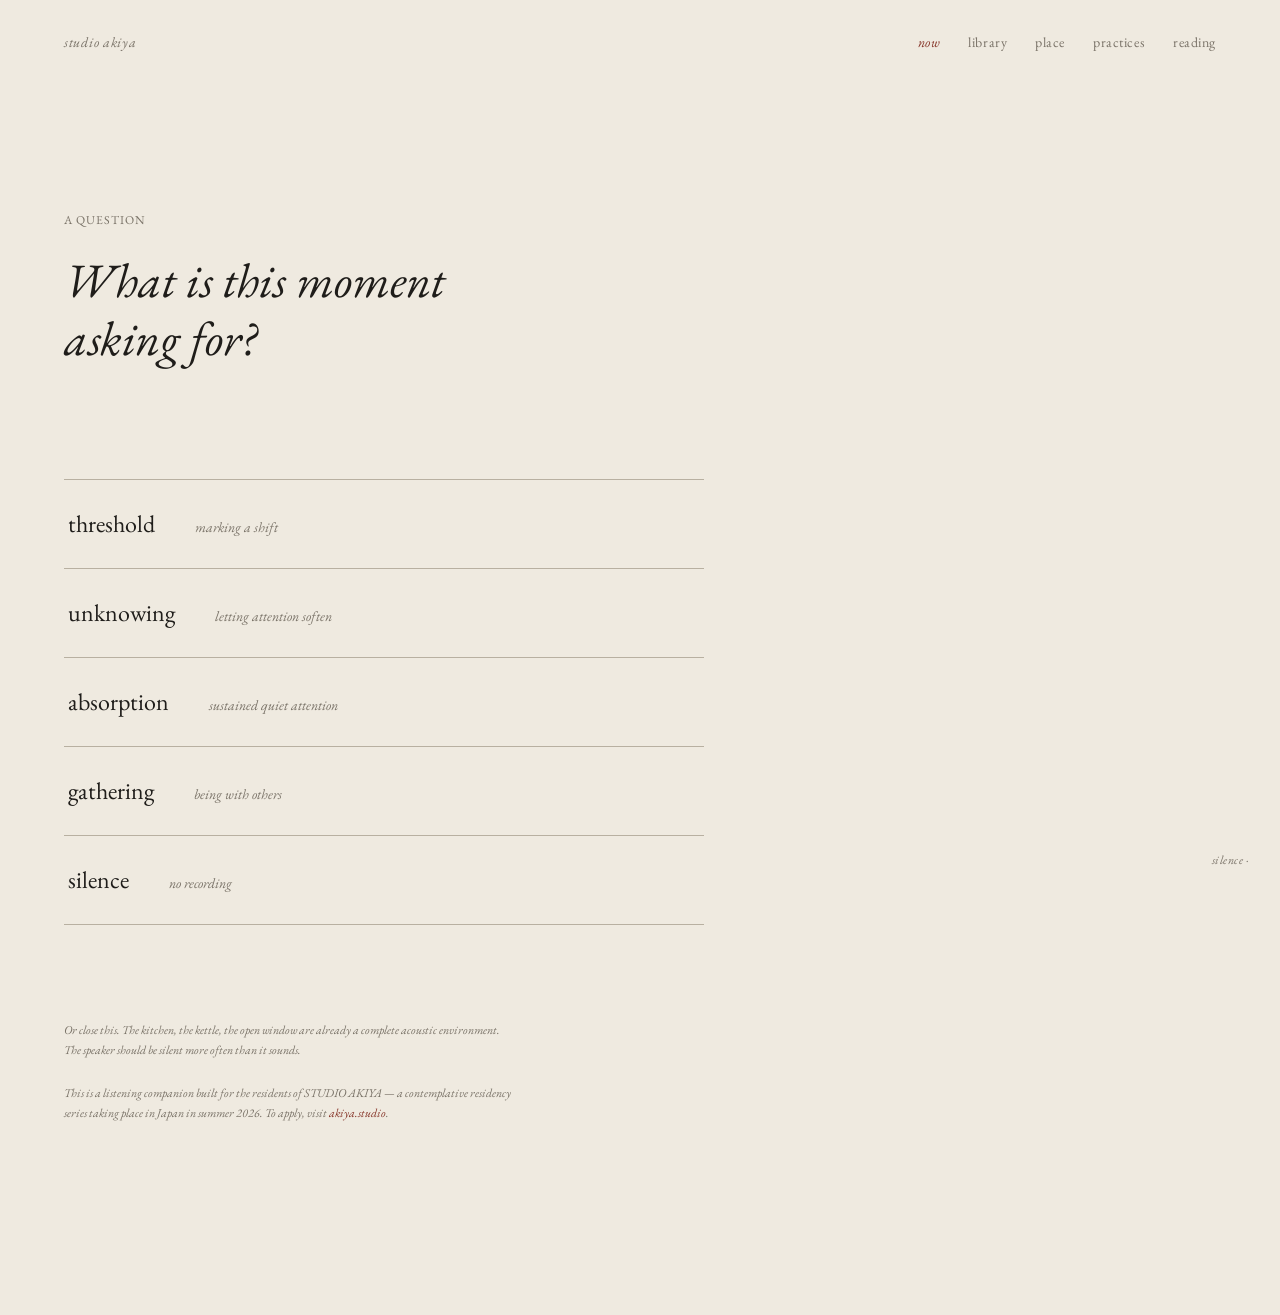
==== listen/index.html @ 0dfc8e05 "Add /listen — listening companion page A React + Tailwind SPA built with Vite, deployed as a static " ====
<!DOCTYPE html>
<html lang="en">
  <head>
    <meta charset="UTF-8" />
    <meta name="viewport" content="width=device-width, initial-scale=1.0" />
    <title>Listening Companion · Studio Akiya</title>
    <meta name="description" content="A listening companion for contemplative attention — recordings, places, practices, and silence for STUDIO AKIYA residents." />
    <meta property="og:title" content="Listening Companion · Studio Akiya" />
    <meta property="og:description" content="A listening companion for contemplative attention — recordings, places, practices, and silence." />
    <meta property="og:type" content="website" />
    <meta property="og:url" content="https://akiya.studio/listen/" />
    <meta name="twitter:card" content="summary_large_image" />
    <meta name="twitter:title" content="Listening Companion · Studio Akiya" />
    <meta name="twitter:description" content="A listening companion for contemplative attention — recordings, places, practices, and silence." />
    <link rel="preconnect" href="https://fonts.googleapis.com" />
    <link rel="preconnect" href="https://fonts.gstatic.com" crossorigin />
    <link href="https://fonts.googleapis.com/css2?family=EB+Garamond:ital,wght@0,400;0,500;1,400;1,500&display=swap" rel="stylesheet" />
    <script type="module" crossorigin src="/listen/assets/index-DXrLENrw.js"></script>
    <link rel="stylesheet" crossorigin href="/listen/assets/index-hmMp37zX.css">
  </head>
  <body>
    <div id="root"></div>
  </body>
</html>
---- listen/assets/index-hmMp37zX.css ----
/*! tailwindcss v4.2.4 | MIT License | https://tailwindcss.com */@layer properties{@supports (((-webkit-hyphens:none)) and (not (margin-trim:inline))) or ((-moz-orient:inline) and (not (color:rgb(from red r g b)))){*,:before,:after,::backdrop{--tw-border-style:solid;--tw-leading:initial;--tw-ordinal:initial;--tw-slashed-zero:initial;--tw-numeric-figure:initial;--tw-numeric-spacing:initial;--tw-numeric-fraction:initial;--tw-shadow:0 0 #0000;--tw-shadow-color:initial;--tw-shadow-alpha:100%;--tw-inset-shadow:0 0 #0000;--tw-inset-shadow-color:initial;--tw-inset-shadow-alpha:100%;--tw-ring-color:initial;--tw-ring-shadow:0 0 #0000;--tw-inset-ring-color:initial;--tw-inset-ring-shadow:0 0 #0000;--tw-ring-inset:initial;--tw-ring-offset-width:0px;--tw-ring-offset-color:#fff;--tw-ring-offset-shadow:0 0 #0000;--tw-outline-style:solid;--tw-blur:initial;--tw-brightness:initial;--tw-contrast:initial;--tw-grayscale:initial;--tw-hue-rotate:initial;--tw-invert:initial;--tw-opacity:initial;--tw-saturate:initial;--tw-sepia:initial;--tw-drop-shadow:initial;--tw-drop-shadow-color:initial;--tw-drop-shadow-alpha:100%;--tw-drop-shadow-size:initial}}}@layer theme{:root,:host{--font-sans:ui-sans-serif, system-ui, sans-serif, "Apple Color Emoji", "Segoe UI Emoji", "Segoe UI Symbol", "Noto Color Emoji";--font-serif:ui-serif, Georgia, Cambria, "Times New Roman", Times, serif;--font-mono:ui-monospace, SFMono-Regular, Menlo, Monaco, Consolas, "Liberation Mono", "Courier New", monospace;--spacing:.25rem;--container-md:28rem;--container-3xl:48rem;--text-xs:.75rem;--text-xs--line-height:calc(1 / .75);--text-sm:.875rem;--text-sm--line-height:calc(1.25 / .875);--text-base:1rem;--text-base--line-height: 1.5 ;--text-lg:1.125rem;--text-lg--line-height:calc(1.75 / 1.125);--text-xl:1.25rem;--text-xl--line-height:calc(1.75 / 1.25);--text-2xl:1.5rem;--text-2xl--line-height:calc(2 / 1.5);--text-3xl:1.875rem;--text-3xl--line-height: 1.2 ;--text-4xl:2.25rem;--text-4xl--line-height:calc(2.5 / 2.25);--text-5xl:3rem;--text-5xl--line-height:1;--text-6xl:3.75rem;--text-6xl--line-height:1;--leading-snug:1.375;--leading-relaxed:1.625;--default-transition-duration:.15s;--default-transition-timing-function:cubic-bezier(.4, 0, .2, 1);--default-font-family:var(--font-sans);--default-mono-font-family:var(--font-mono)}}@layer base{*,:after,:before,::backdrop{box-sizing:border-box;border:0 solid;margin:0;padding:0}::file-selector-button{box-sizing:border-box;border:0 solid;margin:0;padding:0}html,:host{-webkit-text-size-adjust:100%;-moz-tab-size:4;tab-size:4;line-height:1.5;font-family:var(--default-font-family,ui-sans-serif, system-ui, sans-serif, "Apple Color Emoji", "Segoe UI Emoji", "Segoe UI Symbol", "Noto Color Emoji");font-feature-settings:var(--default-font-feature-settings,normal);font-variation-settings:var(--default-font-variation-settings,normal);-webkit-tap-highlight-color:transparent}hr{height:0;color:inherit;border-top-width:1px}abbr:where([title]){-webkit-text-decoration:underline dotted;text-decoration:underline dotted}h1,h2,h3,h4,h5,h6{font-size:inherit;font-weight:inherit}a{color:inherit;-webkit-text-decoration:inherit;text-decoration:inherit}b,strong{font-weight:bolder}code,kbd,samp,pre{font-family:var(--default-mono-font-family,ui-monospace, SFMono-Regular, Menlo, Monaco, Consolas, "Liberation Mono", "Courier New", monospace);font-feature-settings:var(--default-mono-font-feature-settings,normal);font-variation-settings:var(--default-mono-font-variation-settings,normal);font-size:1em}small{font-size:80%}sub,sup{vertical-align:baseline;font-size:75%;line-height:0;position:relative}sub{bottom:-.25em}sup{top:-.5em}table{text-indent:0;border-color:inherit;border-collapse:collapse}:-moz-focusring{outline:auto}progress{vertical-align:baseline}summary{display:list-item}ol,ul,menu{list-style:none}img,svg,video,canvas,audio,iframe,embed,object{vertical-align:middle;display:block}img,video{max-width:100%;height:auto}button,input,select,optgroup,textarea{font:inherit;font-feature-settings:inherit;font-variation-settings:inherit;letter-spacing:inherit;color:inherit;opacity:1;background-color:#0000;border-radius:0}::file-selector-button{font:inherit;font-feature-settings:inherit;font-variation-settings:inherit;letter-spacing:inherit;color:inherit;opacity:1;background-color:#0000;border-radius:0}:where(select:is([multiple],[size])) optgroup{font-weight:bolder}:where(select:is([multiple],[size])) optgroup option{padding-inline-start:20px}::file-selector-button{margin-inline-end:4px}::placeholder{opacity:1}@supports (not ((-webkit-appearance:-apple-pay-button))) or (contain-intrinsic-size:1px){::placeholder{color:currentColor}@supports (color:color-mix(in lab,red,red)){::placeholder{color:color-mix(in oklab,currentcolor 50%,transparent)}}}textarea{resize:vertical}::-webkit-search-decoration{-webkit-appearance:none}::-webkit-date-and-time-value{min-height:1lh;text-align:inherit}::-webkit-datetime-edit{display:inline-flex}::-webkit-datetime-edit-fields-wrapper{padding:0}::-webkit-datetime-edit{padding-block:0}::-webkit-datetime-edit-year-field{padding-block:0}::-webkit-datetime-edit-month-field{padding-block:0}::-webkit-datetime-edit-day-field{padding-block:0}::-webkit-datetime-edit-hour-field{padding-block:0}::-webkit-datetime-edit-minute-field{padding-block:0}::-webkit-datetime-edit-second-field{padding-block:0}::-webkit-datetime-edit-millisecond-field{padding-block:0}::-webkit-datetime-edit-meridiem-field{padding-block:0}::-webkit-calendar-picker-indicator{line-height:1}:-moz-ui-invalid{box-shadow:none}button,input:where([type=button],[type=reset],[type=submit]){-webkit-appearance:button;-moz-appearance:button;appearance:button}::file-selector-button{-webkit-appearance:button;-moz-appearance:button;appearance:button}::-webkit-inner-spin-button{height:auto}::-webkit-outer-spin-button{height:auto}[hidden]:where(:not([hidden=until-found])){display:none!important}}@layer components;@layer utilities{.absolute{position:absolute}.fixed{position:fixed}.inset-0{inset:calc(var(--spacing) * 0)}.start{inset-inline-start:var(--spacing)}.end{inset-inline-end:var(--spacing)}.right-6{right:calc(var(--spacing) * 6)}.bottom-6{bottom:calc(var(--spacing) * 6)}.z-40{z-index:40}.z-50{z-index:50}.container{width:100%}@media(min-width:40rem){.container{max-width:40rem}}@media(min-width:48rem){.container{max-width:48rem}}@media(min-width:64rem){.container{max-width:64rem}}@media(min-width:80rem){.container{max-width:80rem}}@media(min-width:96rem){.container{max-width:96rem}}.mt-1{margin-top:calc(var(--spacing) * 1)}.mt-2{margin-top:calc(var(--spacing) * 2)}.mt-3{margin-top:calc(var(--spacing) * 3)}.mt-4{margin-top:calc(var(--spacing) * 4)}.mt-5{margin-top:calc(var(--spacing) * 5)}.mt-6{margin-top:calc(var(--spacing) * 6)}.mt-12{margin-top:calc(var(--spacing) * 12)}.mt-16{margin-top:calc(var(--spacing) * 16)}.mr-2{margin-right:calc(var(--spacing) * 2)}.mb-1{margin-bottom:calc(var(--spacing) * 1)}.mb-2{margin-bottom:calc(var(--spacing) * 2)}.mb-3{margin-bottom:calc(var(--spacing) * 3)}.mb-4{margin-bottom:calc(var(--spacing) * 4)}.mb-5{margin-bottom:calc(var(--spacing) * 5)}.mb-6{margin-bottom:calc(var(--spacing) * 6)}.mb-8{margin-bottom:calc(var(--spacing) * 8)}.mb-10{margin-bottom:calc(var(--spacing) * 10)}.mb-12{margin-bottom:calc(var(--spacing) * 12)}.mb-20{margin-bottom:calc(var(--spacing) * 20)}.ml-auto{margin-left:auto}.block{display:block}.flex{display:flex}.hidden{display:none}.w-full{width:100%}.max-w-3xl{max-width:var(--container-3xl)}.max-w-md{max-width:var(--container-md)}.cursor-pointer{cursor:pointer}.resize-none{resize:none}.flex-col{flex-direction:column}.flex-wrap{flex-wrap:wrap}.items-baseline{align-items:baseline}.items-center{align-items:center}.justify-between{justify-content:space-between}.justify-center{justify-content:center}.justify-end{justify-content:flex-end}.gap-4{gap:calc(var(--spacing) * 4)}.gap-5{gap:calc(var(--spacing) * 5)}.gap-6{gap:calc(var(--spacing) * 6)}.border{border-style:var(--tw-border-style);border-width:1px}.border-0{border-style:var(--tw-border-style);border-width:0}.bg-transparent{background-color:#0000}.p-0{padding:calc(var(--spacing) * 0)}.p-3{padding:calc(var(--spacing) * 3)}.px-1{padding-inline:calc(var(--spacing) * 1)}.px-8{padding-inline:calc(var(--spacing) * 8)}.py-6{padding-block:calc(var(--spacing) * 6)}.py-7{padding-block:calc(var(--spacing) * 7)}.pt-8{padding-top:calc(var(--spacing) * 8)}.pt-12{padding-top:calc(var(--spacing) * 12)}.pt-24{padding-top:calc(var(--spacing) * 24)}.pb-8{padding-bottom:calc(var(--spacing) * 8)}.pb-16{padding-bottom:calc(var(--spacing) * 16)}.pb-20{padding-bottom:calc(var(--spacing) * 20)}.pb-32{padding-bottom:calc(var(--spacing) * 32)}.pl-4{padding-left:calc(var(--spacing) * 4)}.text-center{text-align:center}.text-left{text-align:left}.font-serif{font-family:var(--font-serif)}.text-2xl{font-size:var(--text-2xl);line-height:var(--tw-leading,var(--text-2xl--line-height))}.text-3xl{font-size:var(--text-3xl);line-height:var(--tw-leading,var(--text-3xl--line-height))}.text-5xl{font-size:var(--text-5xl);line-height:var(--tw-leading,var(--text-5xl--line-height))}.text-base{font-size:var(--text-base);line-height:var(--tw-leading,var(--text-base--line-height))}.text-lg{font-size:var(--text-lg);line-height:var(--tw-leading,var(--text-lg--line-height))}.text-sm{font-size:var(--text-sm);line-height:var(--tw-leading,var(--text-sm--line-height))}.text-xl{font-size:var(--text-xl);line-height:var(--tw-leading,var(--text-xl--line-height))}.text-xs{font-size:var(--text-xs);line-height:var(--tw-leading,var(--text-xs--line-height))}.leading-relaxed{--tw-leading:var(--leading-relaxed);line-height:var(--leading-relaxed)}.leading-snug{--tw-leading:var(--leading-snug);line-height:var(--leading-snug)}.whitespace-nowrap{white-space:nowrap}.whitespace-pre-wrap{white-space:pre-wrap}.uppercase{text-transform:uppercase}.italic{font-style:italic}.not-italic{font-style:normal}.tabular-nums{--tw-numeric-spacing:tabular-nums;font-variant-numeric:var(--tw-ordinal,) var(--tw-slashed-zero,) var(--tw-numeric-figure,) var(--tw-numeric-spacing,) var(--tw-numeric-fraction,)}.shadow{--tw-shadow:0 1px 3px 0 var(--tw-shadow-color,#0000001a), 0 1px 2px -1px var(--tw-shadow-color,#0000001a);box-shadow:var(--tw-inset-shadow),var(--tw-inset-ring-shadow),var(--tw-ring-offset-shadow),var(--tw-ring-shadow),var(--tw-shadow)}.outline{outline-style:var(--tw-outline-style);outline-width:1px}.filter{filter:var(--tw-blur,) var(--tw-brightness,) var(--tw-contrast,) var(--tw-grayscale,) var(--tw-hue-rotate,) var(--tw-invert,) var(--tw-saturate,) var(--tw-sepia,) var(--tw-drop-shadow,)}.transition{transition-property:color,background-color,border-color,outline-color,text-decoration-color,fill,stroke,--tw-gradient-from,--tw-gradient-via,--tw-gradient-to,opacity,box-shadow,transform,translate,scale,rotate,filter,-webkit-backdrop-filter,backdrop-filter,display,content-visibility,overlay,pointer-events;transition-timing-function:var(--tw-ease,var(--default-transition-timing-function));transition-duration:var(--tw-duration,var(--default-transition-duration))}.transition-colors{transition-property:color,background-color,border-color,outline-color,text-decoration-color,fill,stroke,--tw-gradient-from,--tw-gradient-via,--tw-gradient-to;transition-timing-function:var(--tw-ease,var(--default-transition-timing-function));transition-duration:var(--tw-duration,var(--default-transition-duration))}.transition-opacity{transition-property:opacity;transition-timing-function:var(--tw-ease,var(--default-transition-timing-function));transition-duration:var(--tw-duration,var(--default-transition-duration))}@media(hover:hover){.hover\:bg-\[rgba\(135\,54\,42\,0\.04\)\]:hover{background-color:#87362a0a}.hover\:opacity-70:hover{opacity:.7}}.focus\:outline-none:focus{--tw-outline-style:none;outline-style:none}@media(min-width:40rem){.sm\:right-8{right:calc(var(--spacing) * 8)}.sm\:bottom-8{bottom:calc(var(--spacing) * 8)}.sm\:mt-20{margin-top:calc(var(--spacing) * 20)}.sm\:gap-7{gap:calc(var(--spacing) * 7)}.sm\:gap-10{gap:calc(var(--spacing) * 10)}.sm\:px-16{padding-inline:calc(var(--spacing) * 16)}.sm\:py-7{padding-block:calc(var(--spacing) * 7)}.sm\:py-9{padding-block:calc(var(--spacing) * 9)}.sm\:pt-24{padding-top:calc(var(--spacing) * 24)}.sm\:text-2xl{font-size:var(--text-2xl);line-height:var(--tw-leading,var(--text-2xl--line-height))}.sm\:text-4xl{font-size:var(--text-4xl);line-height:var(--tw-leading,var(--text-4xl--line-height))}.sm\:text-5xl{font-size:var(--text-5xl);line-height:var(--tw-leading,var(--text-5xl--line-height))}.sm\:text-6xl{font-size:var(--text-6xl);line-height:var(--tw-leading,var(--text-6xl--line-height))}.sm\:text-xl{font-size:var(--text-xl);line-height:var(--tw-leading,var(--text-xl--line-height))}}}@property --tw-border-style{syntax:"*";inherits:false;initial-value:solid}@property --tw-leading{syntax:"*";inherits:false}@property --tw-ordinal{syntax:"*";inherits:false}@property --tw-slashed-zero{syntax:"*";inherits:false}@property --tw-numeric-figure{syntax:"*";inherits:false}@property --tw-numeric-spacing{syntax:"*";inherits:false}@property --tw-numeric-fraction{syntax:"*";inherits:false}@property --tw-shadow{syntax:"*";inherits:false;initial-value:0 0 #0000}@property --tw-shadow-color{syntax:"*";inherits:false}@property --tw-shadow-alpha{syntax:"<percentage>";inherits:false;initial-value:100%}@property --tw-inset-shadow{syntax:"*";inherits:false;initial-value:0 0 #0000}@property --tw-inset-shadow-color{syntax:"*";inherits:false}@property --tw-inset-shadow-alpha{syntax:"<percentage>";inherits:false;initial-value:100%}@property --tw-ring-color{syntax:"*";inherits:false}@property --tw-ring-shadow{syntax:"*";inherits:false;initial-value:0 0 #0000}@property --tw-inset-ring-color{syntax:"*";inherits:false}@property --tw-inset-ring-shadow{syntax:"*";inherits:false;initial-value:0 0 #0000}@property --tw-ring-inset{syntax:"*";inherits:false}@property --tw-ring-offset-width{syntax:"<length>";inherits:false;initial-value:0}@property --tw-ring-offset-color{syntax:"*";inherits:false;initial-value:#fff}@property --tw-ring-offset-shadow{syntax:"*";inherits:false;initial-value:0 0 #0000}@property --tw-outline-style{syntax:"*";inherits:false;initial-value:solid}@property --tw-blur{syntax:"*";inherits:false}@property --tw-brightness{syntax:"*";inherits:false}@property --tw-contrast{syntax:"*";inherits:false}@property --tw-grayscale{syntax:"*";inherits:false}@property --tw-hue-rotate{syntax:"*";inherits:false}@property --tw-invert{syntax:"*";inherits:false}@property --tw-opacity{syntax:"*";inherits:false}@property --tw-saturate{syntax:"*";inherits:false}@property --tw-sepia{syntax:"*";inherits:false}@property --tw-drop-shadow{syntax:"*";inherits:false}@property --tw-drop-shadow-color{syntax:"*";inherits:false}@property --tw-drop-shadow-alpha{syntax:"<percentage>";inherits:false;initial-value:100%}@property --tw-drop-shadow-size{syntax:"*";inherits:false}
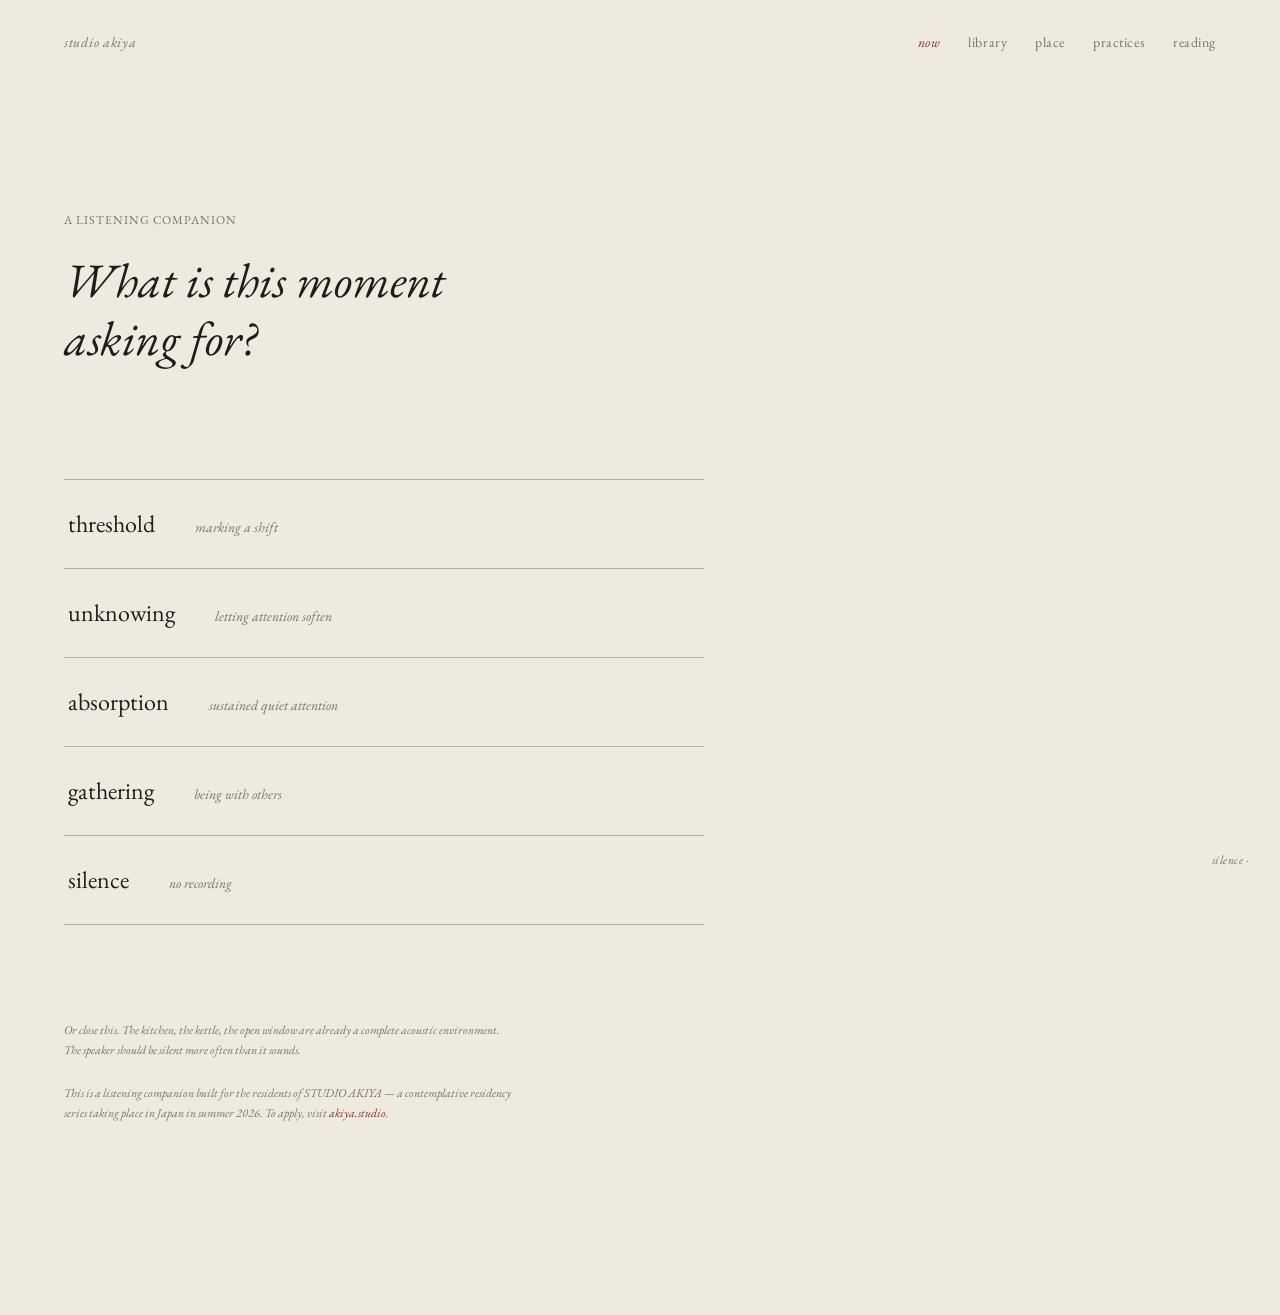
==== commit 952fde3c: "Use 'A LISTENING COMPANION' as Now page eyebrow Replaces the generic 'A QUESTION' label above the op" ====
--- a/listen/index.html
+++ b/listen/index.html
@@ -9,13 +9,17 @@
     <meta property="og:description" content="A listening companion for contemplative attention — recordings, places, practices, and silence." />
     <meta property="og:type" content="website" />
     <meta property="og:url" content="https://akiya.studio/listen/" />
+    <meta property="og:image" content="https://akiya.studio/listen/og.jpg" />
+    <meta property="og:image:width" content="1200" />
+    <meta property="og:image:height" content="630" />
     <meta name="twitter:card" content="summary_large_image" />
     <meta name="twitter:title" content="Listening Companion · Studio Akiya" />
     <meta name="twitter:description" content="A listening companion for contemplative attention — recordings, places, practices, and silence." />
+    <meta name="twitter:image" content="https://akiya.studio/listen/og.jpg" />
     <link rel="preconnect" href="https://fonts.googleapis.com" />
     <link rel="preconnect" href="https://fonts.gstatic.com" crossorigin />
     <link href="https://fonts.googleapis.com/css2?family=EB+Garamond:ital,wght@0,400;0,500;1,400;1,500&display=swap" rel="stylesheet" />
-    <script type="module" crossorigin src="/listen/assets/index-DXrLENrw.js"></script>
+    <script type="module" crossorigin src="/listen/assets/index-B6Pqe6E6.js"></script>
     <link rel="stylesheet" crossorigin href="/listen/assets/index-hmMp37zX.css">
   </head>
   <body>
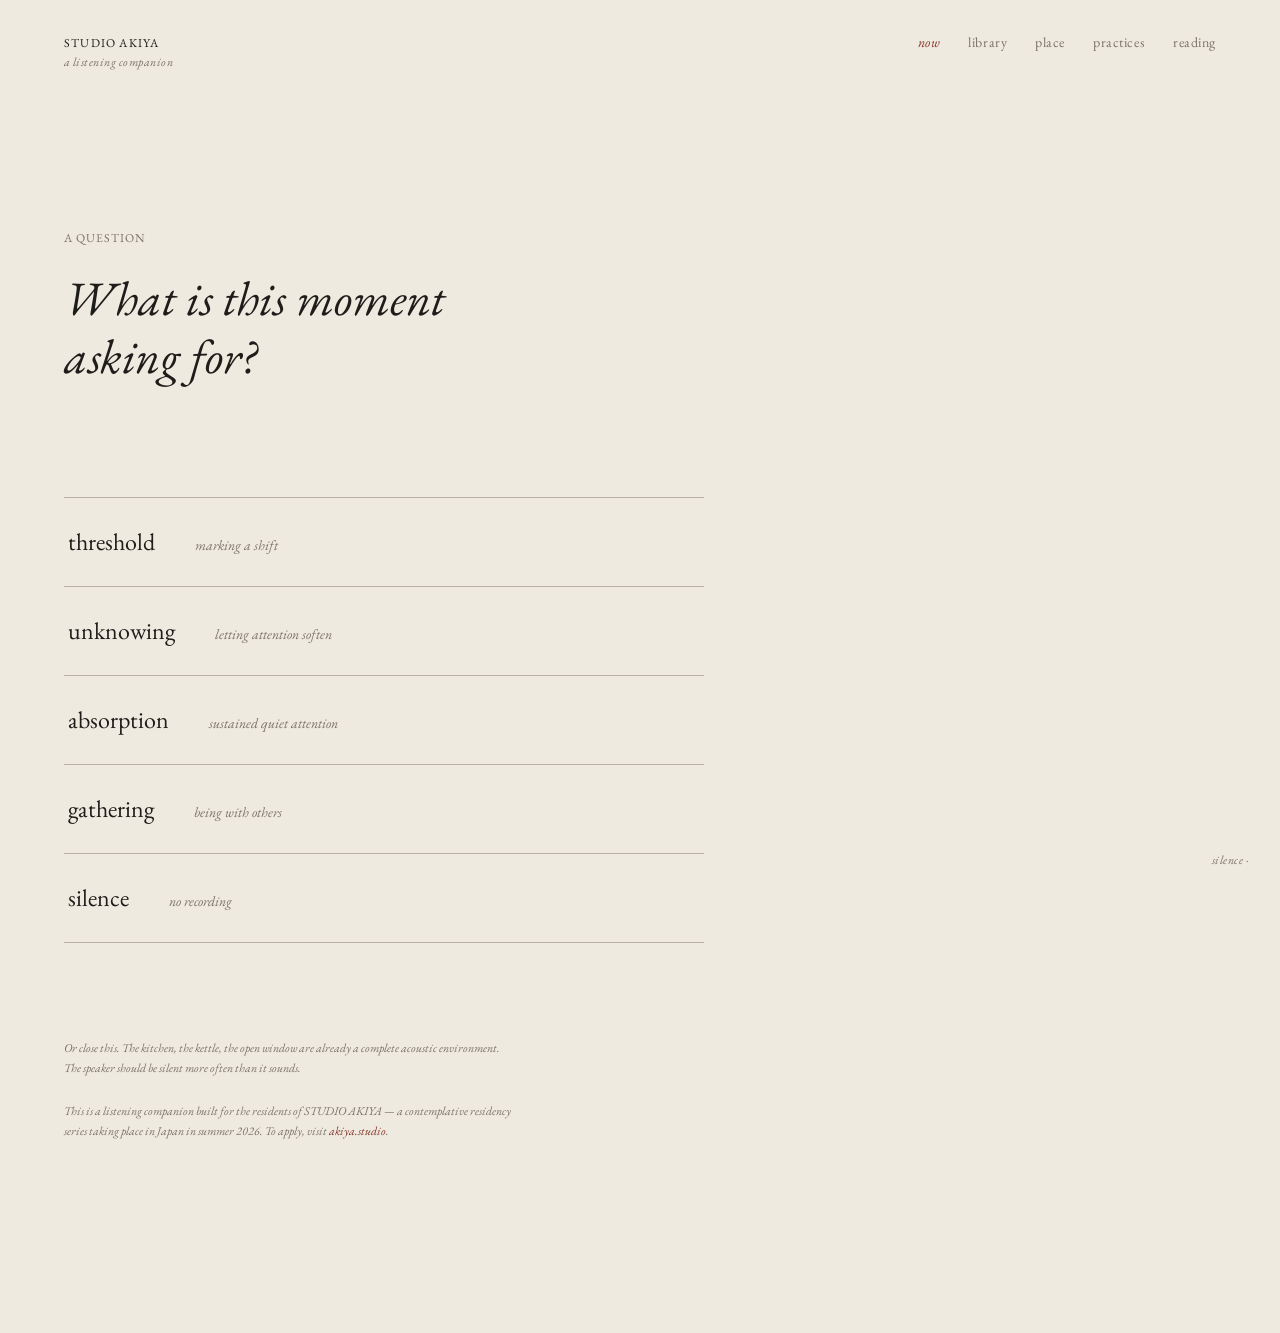
==== commit 3a6411f5: "Two-line wordmark in /listen nav: STUDIO AKIYA + subtitle Replaces the single 'studio akiya' link wi" ====
--- a/listen/index.html
+++ b/listen/index.html
@@ -19,8 +19,8 @@
     <link rel="preconnect" href="https://fonts.googleapis.com" />
     <link rel="preconnect" href="https://fonts.gstatic.com" crossorigin />
     <link href="https://fonts.googleapis.com/css2?family=EB+Garamond:ital,wght@0,400;0,500;1,400;1,500&display=swap" rel="stylesheet" />
-    <script type="module" crossorigin src="/listen/assets/index-B6Pqe6E6.js"></script>
-    <link rel="stylesheet" crossorigin href="/listen/assets/index-hmMp37zX.css">
+    <script type="module" crossorigin src="/listen/assets/index-CMcsVaO6.js"></script>
+    <link rel="stylesheet" crossorigin href="/listen/assets/index-DpH1zs8f.css">
   </head>
   <body>
     <div id="root"></div>
--- a/listen/assets/index-DpH1zs8f.css
+++ b/listen/assets/index-DpH1zs8f.css
@@ -0,0 +1 @@
+/*! tailwindcss v4.2.4 | MIT License | https://tailwindcss.com */@layer properties{@supports (((-webkit-hyphens:none)) and (not (margin-trim:inline))) or ((-moz-orient:inline) and (not (color:rgb(from red r g b)))){*,:before,:after,::backdrop{--tw-border-style:solid;--tw-leading:initial;--tw-ordinal:initial;--tw-slashed-zero:initial;--tw-numeric-figure:initial;--tw-numeric-spacing:initial;--tw-numeric-fraction:initial;--tw-shadow:0 0 #0000;--tw-shadow-color:initial;--tw-shadow-alpha:100%;--tw-inset-shadow:0 0 #0000;--tw-inset-shadow-color:initial;--tw-inset-shadow-alpha:100%;--tw-ring-color:initial;--tw-ring-shadow:0 0 #0000;--tw-inset-ring-color:initial;--tw-inset-ring-shadow:0 0 #0000;--tw-ring-inset:initial;--tw-ring-offset-width:0px;--tw-ring-offset-color:#fff;--tw-ring-offset-shadow:0 0 #0000;--tw-outline-style:solid;--tw-blur:initial;--tw-brightness:initial;--tw-contrast:initial;--tw-grayscale:initial;--tw-hue-rotate:initial;--tw-invert:initial;--tw-opacity:initial;--tw-saturate:initial;--tw-sepia:initial;--tw-drop-shadow:initial;--tw-drop-shadow-color:initial;--tw-drop-shadow-alpha:100%;--tw-drop-shadow-size:initial}}}@layer theme{:root,:host{--font-sans:ui-sans-serif, system-ui, sans-serif, "Apple Color Emoji", "Segoe UI Emoji", "Segoe UI Symbol", "Noto Color Emoji";--font-serif:ui-serif, Georgia, Cambria, "Times New Roman", Times, serif;--font-mono:ui-monospace, SFMono-Regular, Menlo, Monaco, Consolas, "Liberation Mono", "Courier New", monospace;--spacing:.25rem;--container-md:28rem;--container-3xl:48rem;--text-xs:.75rem;--text-xs--line-height:calc(1 / .75);--text-sm:.875rem;--text-sm--line-height:calc(1.25 / .875);--text-base:1rem;--text-base--line-height: 1.5 ;--text-lg:1.125rem;--text-lg--line-height:calc(1.75 / 1.125);--text-xl:1.25rem;--text-xl--line-height:calc(1.75 / 1.25);--text-2xl:1.5rem;--text-2xl--line-height:calc(2 / 1.5);--text-3xl:1.875rem;--text-3xl--line-height: 1.2 ;--text-4xl:2.25rem;--text-4xl--line-height:calc(2.5 / 2.25);--text-5xl:3rem;--text-5xl--line-height:1;--text-6xl:3.75rem;--text-6xl--line-height:1;--leading-tight:1.25;--leading-snug:1.375;--leading-relaxed:1.625;--default-transition-duration:.15s;--default-transition-timing-function:cubic-bezier(.4, 0, .2, 1);--default-font-family:var(--font-sans);--default-mono-font-family:var(--font-mono)}}@layer base{*,:after,:before,::backdrop{box-sizing:border-box;border:0 solid;margin:0;padding:0}::file-selector-button{box-sizing:border-box;border:0 solid;margin:0;padding:0}html,:host{-webkit-text-size-adjust:100%;-moz-tab-size:4;tab-size:4;line-height:1.5;font-family:var(--default-font-family,ui-sans-serif, system-ui, sans-serif, "Apple Color Emoji", "Segoe UI Emoji", "Segoe UI Symbol", "Noto Color Emoji");font-feature-settings:var(--default-font-feature-settings,normal);font-variation-settings:var(--default-font-variation-settings,normal);-webkit-tap-highlight-color:transparent}hr{height:0;color:inherit;border-top-width:1px}abbr:where([title]){-webkit-text-decoration:underline dotted;text-decoration:underline dotted}h1,h2,h3,h4,h5,h6{font-size:inherit;font-weight:inherit}a{color:inherit;-webkit-text-decoration:inherit;text-decoration:inherit}b,strong{font-weight:bolder}code,kbd,samp,pre{font-family:var(--default-mono-font-family,ui-monospace, SFMono-Regular, Menlo, Monaco, Consolas, "Liberation Mono", "Courier New", monospace);font-feature-settings:var(--default-mono-font-feature-settings,normal);font-variation-settings:var(--default-mono-font-variation-settings,normal);font-size:1em}small{font-size:80%}sub,sup{vertical-align:baseline;font-size:75%;line-height:0;position:relative}sub{bottom:-.25em}sup{top:-.5em}table{text-indent:0;border-color:inherit;border-collapse:collapse}:-moz-focusring{outline:auto}progress{vertical-align:baseline}summary{display:list-item}ol,ul,menu{list-style:none}img,svg,video,canvas,audio,iframe,embed,object{vertical-align:middle;display:block}img,video{max-width:100%;height:auto}button,input,select,optgroup,textarea{font:inherit;font-feature-settings:inherit;font-variation-settings:inherit;letter-spacing:inherit;color:inherit;opacity:1;background-color:#0000;border-radius:0}::file-selector-button{font:inherit;font-feature-settings:inherit;font-variation-settings:inherit;letter-spacing:inherit;color:inherit;opacity:1;background-color:#0000;border-radius:0}:where(select:is([multiple],[size])) optgroup{font-weight:bolder}:where(select:is([multiple],[size])) optgroup option{padding-inline-start:20px}::file-selector-button{margin-inline-end:4px}::placeholder{opacity:1}@supports (not ((-webkit-appearance:-apple-pay-button))) or (contain-intrinsic-size:1px){::placeholder{color:currentColor}@supports (color:color-mix(in lab,red,red)){::placeholder{color:color-mix(in oklab,currentcolor 50%,transparent)}}}textarea{resize:vertical}::-webkit-search-decoration{-webkit-appearance:none}::-webkit-date-and-time-value{min-height:1lh;text-align:inherit}::-webkit-datetime-edit{display:inline-flex}::-webkit-datetime-edit-fields-wrapper{padding:0}::-webkit-datetime-edit{padding-block:0}::-webkit-datetime-edit-year-field{padding-block:0}::-webkit-datetime-edit-month-field{padding-block:0}::-webkit-datetime-edit-day-field{padding-block:0}::-webkit-datetime-edit-hour-field{padding-block:0}::-webkit-datetime-edit-minute-field{padding-block:0}::-webkit-datetime-edit-second-field{padding-block:0}::-webkit-datetime-edit-millisecond-field{padding-block:0}::-webkit-datetime-edit-meridiem-field{padding-block:0}::-webkit-calendar-picker-indicator{line-height:1}:-moz-ui-invalid{box-shadow:none}button,input:where([type=button],[type=reset],[type=submit]){-webkit-appearance:button;-moz-appearance:button;appearance:button}::file-selector-button{-webkit-appearance:button;-moz-appearance:button;appearance:button}::-webkit-inner-spin-button{height:auto}::-webkit-outer-spin-button{height:auto}[hidden]:where(:not([hidden=until-found])){display:none!important}}@layer components;@layer utilities{.absolute{position:absolute}.fixed{position:fixed}.inset-0{inset:calc(var(--spacing) * 0)}.start{inset-inline-start:var(--spacing)}.end{inset-inline-end:var(--spacing)}.right-6{right:calc(var(--spacing) * 6)}.bottom-6{bottom:calc(var(--spacing) * 6)}.z-40{z-index:40}.z-50{z-index:50}.container{width:100%}@media(min-width:40rem){.container{max-width:40rem}}@media(min-width:48rem){.container{max-width:48rem}}@media(min-width:64rem){.container{max-width:64rem}}@media(min-width:80rem){.container{max-width:80rem}}@media(min-width:96rem){.container{max-width:96rem}}.mt-1{margin-top:calc(var(--spacing) * 1)}.mt-2{margin-top:calc(var(--spacing) * 2)}.mt-3{margin-top:calc(var(--spacing) * 3)}.mt-4{margin-top:calc(var(--spacing) * 4)}.mt-5{margin-top:calc(var(--spacing) * 5)}.mt-6{margin-top:calc(var(--spacing) * 6)}.mt-12{margin-top:calc(var(--spacing) * 12)}.mt-16{margin-top:calc(var(--spacing) * 16)}.mr-2{margin-right:calc(var(--spacing) * 2)}.mb-1{margin-bottom:calc(var(--spacing) * 1)}.mb-2{margin-bottom:calc(var(--spacing) * 2)}.mb-3{margin-bottom:calc(var(--spacing) * 3)}.mb-4{margin-bottom:calc(var(--spacing) * 4)}.mb-5{margin-bottom:calc(var(--spacing) * 5)}.mb-6{margin-bottom:calc(var(--spacing) * 6)}.mb-8{margin-bottom:calc(var(--spacing) * 8)}.mb-10{margin-bottom:calc(var(--spacing) * 10)}.mb-12{margin-bottom:calc(var(--spacing) * 12)}.mb-20{margin-bottom:calc(var(--spacing) * 20)}.ml-auto{margin-left:auto}.block{display:block}.flex{display:flex}.hidden{display:none}.w-full{width:100%}.max-w-3xl{max-width:var(--container-3xl)}.max-w-md{max-width:var(--container-md)}.cursor-pointer{cursor:pointer}.resize-none{resize:none}.flex-col{flex-direction:column}.flex-wrap{flex-wrap:wrap}.items-baseline{align-items:baseline}.items-center{align-items:center}.justify-between{justify-content:space-between}.justify-center{justify-content:center}.justify-end{justify-content:flex-end}.gap-4{gap:calc(var(--spacing) * 4)}.gap-5{gap:calc(var(--spacing) * 5)}.gap-6{gap:calc(var(--spacing) * 6)}.border{border-style:var(--tw-border-style);border-width:1px}.border-0{border-style:var(--tw-border-style);border-width:0}.bg-transparent{background-color:#0000}.p-0{padding:calc(var(--spacing) * 0)}.p-3{padding:calc(var(--spacing) * 3)}.px-1{padding-inline:calc(var(--spacing) * 1)}.px-8{padding-inline:calc(var(--spacing) * 8)}.py-6{padding-block:calc(var(--spacing) * 6)}.py-7{padding-block:calc(var(--spacing) * 7)}.pt-8{padding-top:calc(var(--spacing) * 8)}.pt-12{padding-top:calc(var(--spacing) * 12)}.pt-24{padding-top:calc(var(--spacing) * 24)}.pb-8{padding-bottom:calc(var(--spacing) * 8)}.pb-16{padding-bottom:calc(var(--spacing) * 16)}.pb-20{padding-bottom:calc(var(--spacing) * 20)}.pb-32{padding-bottom:calc(var(--spacing) * 32)}.pl-4{padding-left:calc(var(--spacing) * 4)}.text-center{text-align:center}.text-left{text-align:left}.font-serif{font-family:var(--font-serif)}.text-2xl{font-size:var(--text-2xl);line-height:var(--tw-leading,var(--text-2xl--line-height))}.text-3xl{font-size:var(--text-3xl);line-height:var(--tw-leading,var(--text-3xl--line-height))}.text-5xl{font-size:var(--text-5xl);line-height:var(--tw-leading,var(--text-5xl--line-height))}.text-base{font-size:var(--text-base);line-height:var(--tw-leading,var(--text-base--line-height))}.text-lg{font-size:var(--text-lg);line-height:var(--tw-leading,var(--text-lg--line-height))}.text-sm{font-size:var(--text-sm);line-height:var(--tw-leading,var(--text-sm--line-height))}.text-xl{font-size:var(--text-xl);line-height:var(--tw-leading,var(--text-xl--line-height))}.text-xs{font-size:var(--text-xs);line-height:var(--tw-leading,var(--text-xs--line-height))}.leading-relaxed{--tw-leading:var(--leading-relaxed);line-height:var(--leading-relaxed)}.leading-snug{--tw-leading:var(--leading-snug);line-height:var(--leading-snug)}.leading-tight{--tw-leading:var(--leading-tight);line-height:var(--leading-tight)}.whitespace-nowrap{white-space:nowrap}.whitespace-pre-wrap{white-space:pre-wrap}.uppercase{text-transform:uppercase}.italic{font-style:italic}.not-italic{font-style:normal}.tabular-nums{--tw-numeric-spacing:tabular-nums;font-variant-numeric:var(--tw-ordinal,) var(--tw-slashed-zero,) var(--tw-numeric-figure,) var(--tw-numeric-spacing,) var(--tw-numeric-fraction,)}.shadow{--tw-shadow:0 1px 3px 0 var(--tw-shadow-color,#0000001a), 0 1px 2px -1px var(--tw-shadow-color,#0000001a);box-shadow:var(--tw-inset-shadow),var(--tw-inset-ring-shadow),var(--tw-ring-offset-shadow),var(--tw-ring-shadow),var(--tw-shadow)}.outline{outline-style:var(--tw-outline-style);outline-width:1px}.filter{filter:var(--tw-blur,) var(--tw-brightness,) var(--tw-contrast,) var(--tw-grayscale,) var(--tw-hue-rotate,) var(--tw-invert,) var(--tw-saturate,) var(--tw-sepia,) var(--tw-drop-shadow,)}.transition{transition-property:color,background-color,border-color,outline-color,text-decoration-color,fill,stroke,--tw-gradient-from,--tw-gradient-via,--tw-gradient-to,opacity,box-shadow,transform,translate,scale,rotate,filter,-webkit-backdrop-filter,backdrop-filter,display,content-visibility,overlay,pointer-events;transition-timing-function:var(--tw-ease,var(--default-transition-timing-function));transition-duration:var(--tw-duration,var(--default-transition-duration))}.transition-colors{transition-property:color,background-color,border-color,outline-color,text-decoration-color,fill,stroke,--tw-gradient-from,--tw-gradient-via,--tw-gradient-to;transition-timing-function:var(--tw-ease,var(--default-transition-timing-function));transition-duration:var(--tw-duration,var(--default-transition-duration))}.transition-opacity{transition-property:opacity;transition-timing-function:var(--tw-ease,var(--default-transition-timing-function));transition-duration:var(--tw-duration,var(--default-transition-duration))}@media(hover:hover){.hover\:bg-\[rgba\(135\,54\,42\,0\.04\)\]:hover{background-color:#87362a0a}.hover\:opacity-70:hover{opacity:.7}}.focus\:outline-none:focus{--tw-outline-style:none;outline-style:none}@media(min-width:40rem){.sm\:right-8{right:calc(var(--spacing) * 8)}.sm\:bottom-8{bottom:calc(var(--spacing) * 8)}.sm\:mt-20{margin-top:calc(var(--spacing) * 20)}.sm\:gap-7{gap:calc(var(--spacing) * 7)}.sm\:gap-10{gap:calc(var(--spacing) * 10)}.sm\:px-16{padding-inline:calc(var(--spacing) * 16)}.sm\:py-7{padding-block:calc(var(--spacing) * 7)}.sm\:py-9{padding-block:calc(var(--spacing) * 9)}.sm\:pt-24{padding-top:calc(var(--spacing) * 24)}.sm\:text-2xl{font-size:var(--text-2xl);line-height:var(--tw-leading,var(--text-2xl--line-height))}.sm\:text-4xl{font-size:var(--text-4xl);line-height:var(--tw-leading,var(--text-4xl--line-height))}.sm\:text-5xl{font-size:var(--text-5xl);line-height:var(--tw-leading,var(--text-5xl--line-height))}.sm\:text-6xl{font-size:var(--text-6xl);line-height:var(--tw-leading,var(--text-6xl--line-height))}.sm\:text-xl{font-size:var(--text-xl);line-height:var(--tw-leading,var(--text-xl--line-height))}}}@property --tw-border-style{syntax:"*";inherits:false;initial-value:solid}@property --tw-leading{syntax:"*";inherits:false}@property --tw-ordinal{syntax:"*";inherits:false}@property --tw-slashed-zero{syntax:"*";inherits:false}@property --tw-numeric-figure{syntax:"*";inherits:false}@property --tw-numeric-spacing{syntax:"*";inherits:false}@property --tw-numeric-fraction{syntax:"*";inherits:false}@property --tw-shadow{syntax:"*";inherits:false;initial-value:0 0 #0000}@property --tw-shadow-color{syntax:"*";inherits:false}@property --tw-shadow-alpha{syntax:"<percentage>";inherits:false;initial-value:100%}@property --tw-inset-shadow{syntax:"*";inherits:false;initial-value:0 0 #0000}@property --tw-inset-shadow-color{syntax:"*";inherits:false}@property --tw-inset-shadow-alpha{syntax:"<percentage>";inherits:false;initial-value:100%}@property --tw-ring-color{syntax:"*";inherits:false}@property --tw-ring-shadow{syntax:"*";inherits:false;initial-value:0 0 #0000}@property --tw-inset-ring-color{syntax:"*";inherits:false}@property --tw-inset-ring-shadow{syntax:"*";inherits:false;initial-value:0 0 #0000}@property --tw-ring-inset{syntax:"*";inherits:false}@property --tw-ring-offset-width{syntax:"<length>";inherits:false;initial-value:0}@property --tw-ring-offset-color{syntax:"*";inherits:false;initial-value:#fff}@property --tw-ring-offset-shadow{syntax:"*";inherits:false;initial-value:0 0 #0000}@property --tw-outline-style{syntax:"*";inherits:false;initial-value:solid}@property --tw-blur{syntax:"*";inherits:false}@property --tw-brightness{syntax:"*";inherits:false}@property --tw-contrast{syntax:"*";inherits:false}@property --tw-grayscale{syntax:"*";inherits:false}@property --tw-hue-rotate{syntax:"*";inherits:false}@property --tw-invert{syntax:"*";inherits:false}@property --tw-opacity{syntax:"*";inherits:false}@property --tw-saturate{syntax:"*";inherits:false}@property --tw-sepia{syntax:"*";inherits:false}@property --tw-drop-shadow{syntax:"*";inherits:false}@property --tw-drop-shadow-color{syntax:"*";inherits:false}@property --tw-drop-shadow-alpha{syntax:"<percentage>";inherits:false;initial-value:100%}@property --tw-drop-shadow-size{syntax:"*";inherits:false}
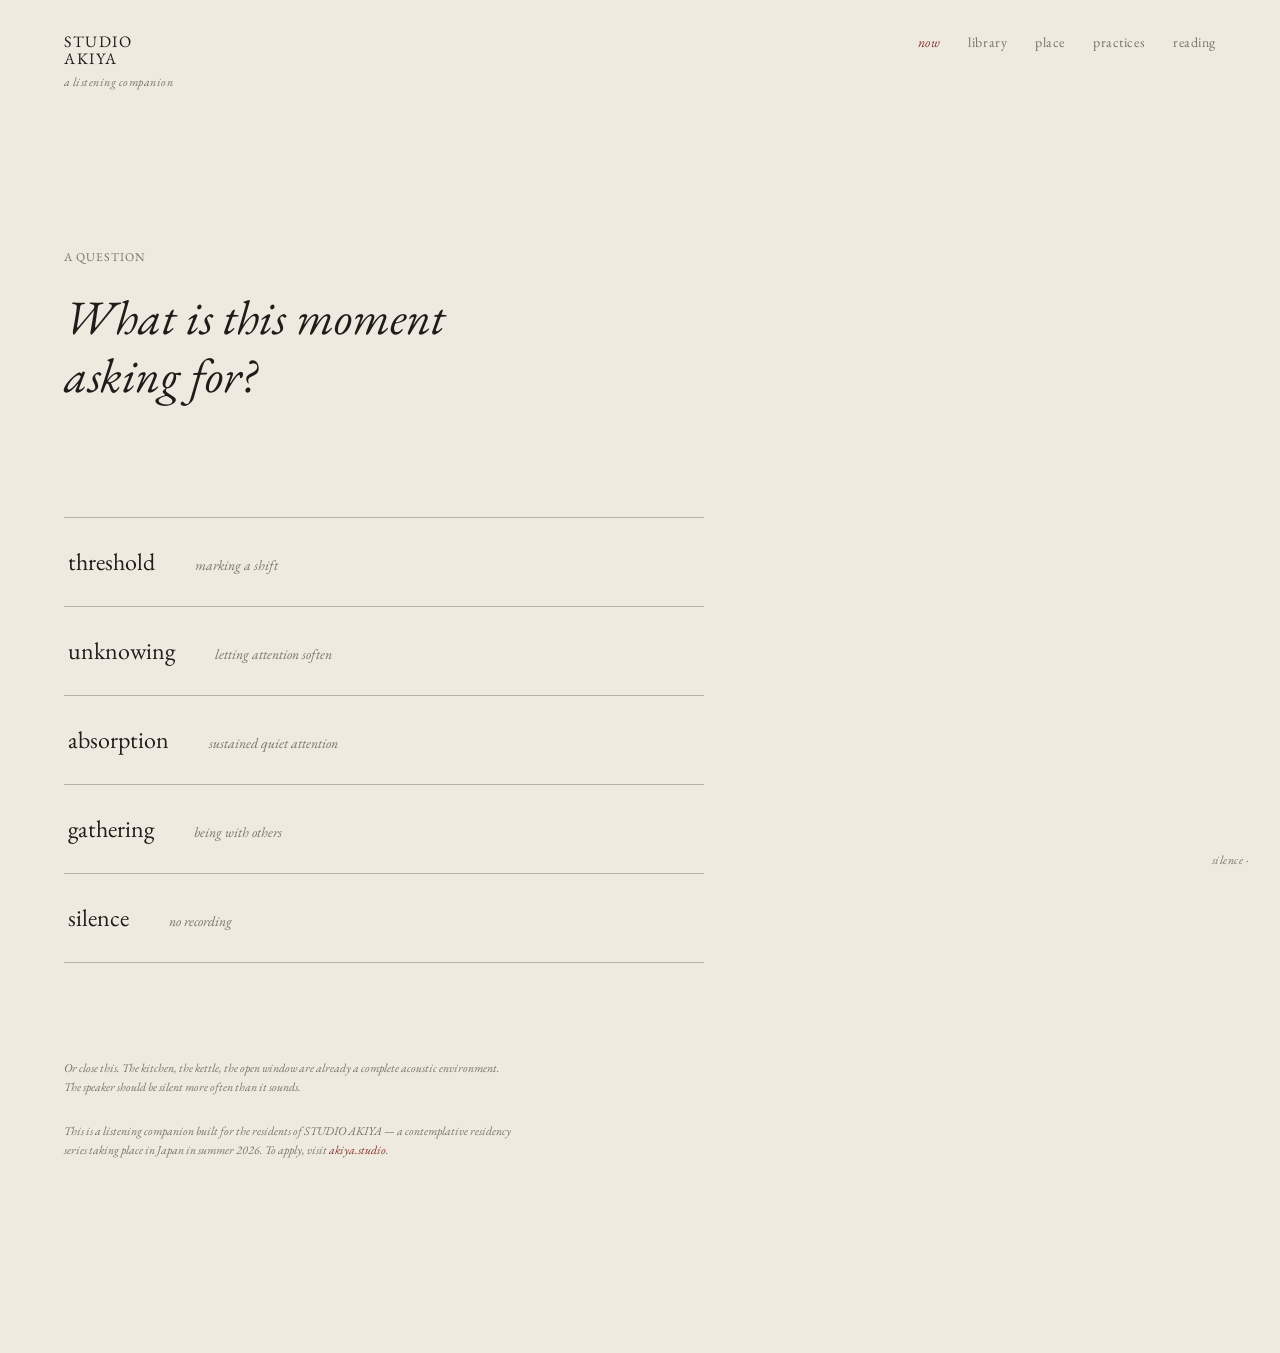
==== commit 22d2b8c7: "Refine /listen wordmark and mobile nav - Wordmark: stack STUDIO/AKIYA on two lines at 16px caps; byl" ====
--- a/listen/index.html
+++ b/listen/index.html
@@ -19,8 +19,8 @@
     <link rel="preconnect" href="https://fonts.googleapis.com" />
     <link rel="preconnect" href="https://fonts.gstatic.com" crossorigin />
     <link href="https://fonts.googleapis.com/css2?family=EB+Garamond:ital,wght@0,400;0,500;1,400;1,500&display=swap" rel="stylesheet" />
-    <script type="module" crossorigin src="/listen/assets/index-CMcsVaO6.js"></script>
-    <link rel="stylesheet" crossorigin href="/listen/assets/index-DpH1zs8f.css">
+    <script type="module" crossorigin src="/listen/assets/index-B-yD6VVS.js"></script>
+    <link rel="stylesheet" crossorigin href="/listen/assets/index-D5PItB6s.css">
   </head>
   <body>
     <div id="root"></div>
--- a/listen/assets/index-D5PItB6s.css
+++ b/listen/assets/index-D5PItB6s.css
@@ -0,0 +1 @@
+/*! tailwindcss v4.2.4 | MIT License | https://tailwindcss.com */@layer properties{@supports (((-webkit-hyphens:none)) and (not (margin-trim:inline))) or ((-moz-orient:inline) and (not (color:rgb(from red r g b)))){*,:before,:after,::backdrop{--tw-border-style:solid;--tw-leading:initial;--tw-ordinal:initial;--tw-slashed-zero:initial;--tw-numeric-figure:initial;--tw-numeric-spacing:initial;--tw-numeric-fraction:initial;--tw-shadow:0 0 #0000;--tw-shadow-color:initial;--tw-shadow-alpha:100%;--tw-inset-shadow:0 0 #0000;--tw-inset-shadow-color:initial;--tw-inset-shadow-alpha:100%;--tw-ring-color:initial;--tw-ring-shadow:0 0 #0000;--tw-inset-ring-color:initial;--tw-inset-ring-shadow:0 0 #0000;--tw-ring-inset:initial;--tw-ring-offset-width:0px;--tw-ring-offset-color:#fff;--tw-ring-offset-shadow:0 0 #0000;--tw-outline-style:solid;--tw-blur:initial;--tw-brightness:initial;--tw-contrast:initial;--tw-grayscale:initial;--tw-hue-rotate:initial;--tw-invert:initial;--tw-opacity:initial;--tw-saturate:initial;--tw-sepia:initial;--tw-drop-shadow:initial;--tw-drop-shadow-color:initial;--tw-drop-shadow-alpha:100%;--tw-drop-shadow-size:initial}}}@layer theme{:root,:host{--font-sans:ui-sans-serif, system-ui, sans-serif, "Apple Color Emoji", "Segoe UI Emoji", "Segoe UI Symbol", "Noto Color Emoji";--font-serif:ui-serif, Georgia, Cambria, "Times New Roman", Times, serif;--font-mono:ui-monospace, SFMono-Regular, Menlo, Monaco, Consolas, "Liberation Mono", "Courier New", monospace;--spacing:.25rem;--container-md:28rem;--container-3xl:48rem;--text-xs:.75rem;--text-xs--line-height:calc(1 / .75);--text-sm:.875rem;--text-sm--line-height:calc(1.25 / .875);--text-base:1rem;--text-base--line-height: 1.5 ;--text-lg:1.125rem;--text-lg--line-height:calc(1.75 / 1.125);--text-xl:1.25rem;--text-xl--line-height:calc(1.75 / 1.25);--text-2xl:1.5rem;--text-2xl--line-height:calc(2 / 1.5);--text-3xl:1.875rem;--text-3xl--line-height: 1.2 ;--text-4xl:2.25rem;--text-4xl--line-height:calc(2.5 / 2.25);--text-5xl:3rem;--text-5xl--line-height:1;--text-6xl:3.75rem;--text-6xl--line-height:1;--leading-snug:1.375;--leading-relaxed:1.625;--default-transition-duration:.15s;--default-transition-timing-function:cubic-bezier(.4, 0, .2, 1);--default-font-family:var(--font-sans);--default-mono-font-family:var(--font-mono)}}@layer base{*,:after,:before,::backdrop{box-sizing:border-box;border:0 solid;margin:0;padding:0}::file-selector-button{box-sizing:border-box;border:0 solid;margin:0;padding:0}html,:host{-webkit-text-size-adjust:100%;-moz-tab-size:4;tab-size:4;line-height:1.5;font-family:var(--default-font-family,ui-sans-serif, system-ui, sans-serif, "Apple Color Emoji", "Segoe UI Emoji", "Segoe UI Symbol", "Noto Color Emoji");font-feature-settings:var(--default-font-feature-settings,normal);font-variation-settings:var(--default-font-variation-settings,normal);-webkit-tap-highlight-color:transparent}hr{height:0;color:inherit;border-top-width:1px}abbr:where([title]){-webkit-text-decoration:underline dotted;text-decoration:underline dotted}h1,h2,h3,h4,h5,h6{font-size:inherit;font-weight:inherit}a{color:inherit;-webkit-text-decoration:inherit;text-decoration:inherit}b,strong{font-weight:bolder}code,kbd,samp,pre{font-family:var(--default-mono-font-family,ui-monospace, SFMono-Regular, Menlo, Monaco, Consolas, "Liberation Mono", "Courier New", monospace);font-feature-settings:var(--default-mono-font-feature-settings,normal);font-variation-settings:var(--default-mono-font-variation-settings,normal);font-size:1em}small{font-size:80%}sub,sup{vertical-align:baseline;font-size:75%;line-height:0;position:relative}sub{bottom:-.25em}sup{top:-.5em}table{text-indent:0;border-color:inherit;border-collapse:collapse}:-moz-focusring{outline:auto}progress{vertical-align:baseline}summary{display:list-item}ol,ul,menu{list-style:none}img,svg,video,canvas,audio,iframe,embed,object{vertical-align:middle;display:block}img,video{max-width:100%;height:auto}button,input,select,optgroup,textarea{font:inherit;font-feature-settings:inherit;font-variation-settings:inherit;letter-spacing:inherit;color:inherit;opacity:1;background-color:#0000;border-radius:0}::file-selector-button{font:inherit;font-feature-settings:inherit;font-variation-settings:inherit;letter-spacing:inherit;color:inherit;opacity:1;background-color:#0000;border-radius:0}:where(select:is([multiple],[size])) optgroup{font-weight:bolder}:where(select:is([multiple],[size])) optgroup option{padding-inline-start:20px}::file-selector-button{margin-inline-end:4px}::placeholder{opacity:1}@supports (not ((-webkit-appearance:-apple-pay-button))) or (contain-intrinsic-size:1px){::placeholder{color:currentColor}@supports (color:color-mix(in lab,red,red)){::placeholder{color:color-mix(in oklab,currentcolor 50%,transparent)}}}textarea{resize:vertical}::-webkit-search-decoration{-webkit-appearance:none}::-webkit-date-and-time-value{min-height:1lh;text-align:inherit}::-webkit-datetime-edit{display:inline-flex}::-webkit-datetime-edit-fields-wrapper{padding:0}::-webkit-datetime-edit{padding-block:0}::-webkit-datetime-edit-year-field{padding-block:0}::-webkit-datetime-edit-month-field{padding-block:0}::-webkit-datetime-edit-day-field{padding-block:0}::-webkit-datetime-edit-hour-field{padding-block:0}::-webkit-datetime-edit-minute-field{padding-block:0}::-webkit-datetime-edit-second-field{padding-block:0}::-webkit-datetime-edit-millisecond-field{padding-block:0}::-webkit-datetime-edit-meridiem-field{padding-block:0}::-webkit-calendar-picker-indicator{line-height:1}:-moz-ui-invalid{box-shadow:none}button,input:where([type=button],[type=reset],[type=submit]){-webkit-appearance:button;-moz-appearance:button;appearance:button}::file-selector-button{-webkit-appearance:button;-moz-appearance:button;appearance:button}::-webkit-inner-spin-button{height:auto}::-webkit-outer-spin-button{height:auto}[hidden]:where(:not([hidden=until-found])){display:none!important}}@layer components;@layer utilities{.absolute{position:absolute}.fixed{position:fixed}.inset-0{inset:calc(var(--spacing) * 0)}.start{inset-inline-start:var(--spacing)}.end{inset-inline-end:var(--spacing)}.right-6{right:calc(var(--spacing) * 6)}.bottom-6{bottom:calc(var(--spacing) * 6)}.z-40{z-index:40}.z-50{z-index:50}.container{width:100%}@media(min-width:40rem){.container{max-width:40rem}}@media(min-width:48rem){.container{max-width:48rem}}@media(min-width:64rem){.container{max-width:64rem}}@media(min-width:80rem){.container{max-width:80rem}}@media(min-width:96rem){.container{max-width:96rem}}.mt-1{margin-top:calc(var(--spacing) * 1)}.mt-2{margin-top:calc(var(--spacing) * 2)}.mt-3{margin-top:calc(var(--spacing) * 3)}.mt-4{margin-top:calc(var(--spacing) * 4)}.mt-5{margin-top:calc(var(--spacing) * 5)}.mt-6{margin-top:calc(var(--spacing) * 6)}.mt-12{margin-top:calc(var(--spacing) * 12)}.mt-16{margin-top:calc(var(--spacing) * 16)}.mr-2{margin-right:calc(var(--spacing) * 2)}.mb-1{margin-bottom:calc(var(--spacing) * 1)}.mb-2{margin-bottom:calc(var(--spacing) * 2)}.mb-3{margin-bottom:calc(var(--spacing) * 3)}.mb-4{margin-bottom:calc(var(--spacing) * 4)}.mb-5{margin-bottom:calc(var(--spacing) * 5)}.mb-6{margin-bottom:calc(var(--spacing) * 6)}.mb-8{margin-bottom:calc(var(--spacing) * 8)}.mb-10{margin-bottom:calc(var(--spacing) * 10)}.mb-12{margin-bottom:calc(var(--spacing) * 12)}.mb-20{margin-bottom:calc(var(--spacing) * 20)}.ml-auto{margin-left:auto}.block{display:block}.flex{display:flex}.hidden{display:none}.w-full{width:100%}.max-w-3xl{max-width:var(--container-3xl)}.max-w-md{max-width:var(--container-md)}.basis-full{flex-basis:100%}.cursor-pointer{cursor:pointer}.resize-none{resize:none}.flex-col{flex-direction:column}.flex-wrap{flex-wrap:wrap}.items-baseline{align-items:baseline}.items-center{align-items:center}.justify-between{justify-content:space-between}.justify-center{justify-content:center}.justify-end{justify-content:flex-end}.gap-4{gap:calc(var(--spacing) * 4)}.gap-5{gap:calc(var(--spacing) * 5)}.gap-6{gap:calc(var(--spacing) * 6)}.gap-x-5{column-gap:calc(var(--spacing) * 5)}.gap-y-2{row-gap:calc(var(--spacing) * 2)}.border{border-style:var(--tw-border-style);border-width:1px}.border-0{border-style:var(--tw-border-style);border-width:0}.bg-transparent{background-color:#0000}.p-0{padding:calc(var(--spacing) * 0)}.p-3{padding:calc(var(--spacing) * 3)}.px-1{padding-inline:calc(var(--spacing) * 1)}.px-8{padding-inline:calc(var(--spacing) * 8)}.py-6{padding-block:calc(var(--spacing) * 6)}.py-7{padding-block:calc(var(--spacing) * 7)}.pt-8{padding-top:calc(var(--spacing) * 8)}.pt-12{padding-top:calc(var(--spacing) * 12)}.pt-24{padding-top:calc(var(--spacing) * 24)}.pb-8{padding-bottom:calc(var(--spacing) * 8)}.pb-16{padding-bottom:calc(var(--spacing) * 16)}.pb-20{padding-bottom:calc(var(--spacing) * 20)}.pb-32{padding-bottom:calc(var(--spacing) * 32)}.pl-4{padding-left:calc(var(--spacing) * 4)}.text-center{text-align:center}.text-left{text-align:left}.font-serif{font-family:var(--font-serif)}.text-2xl{font-size:var(--text-2xl);line-height:var(--tw-leading,var(--text-2xl--line-height))}.text-3xl{font-size:var(--text-3xl);line-height:var(--tw-leading,var(--text-3xl--line-height))}.text-5xl{font-size:var(--text-5xl);line-height:var(--tw-leading,var(--text-5xl--line-height))}.text-base{font-size:var(--text-base);line-height:var(--tw-leading,var(--text-base--line-height))}.text-lg{font-size:var(--text-lg);line-height:var(--tw-leading,var(--text-lg--line-height))}.text-sm{font-size:var(--text-sm);line-height:var(--tw-leading,var(--text-sm--line-height))}.text-xl{font-size:var(--text-xl);line-height:var(--tw-leading,var(--text-xl--line-height))}.text-xs{font-size:var(--text-xs);line-height:var(--tw-leading,var(--text-xs--line-height))}.leading-relaxed{--tw-leading:var(--leading-relaxed);line-height:var(--leading-relaxed)}.leading-snug{--tw-leading:var(--leading-snug);line-height:var(--leading-snug)}.whitespace-nowrap{white-space:nowrap}.whitespace-pre-wrap{white-space:pre-wrap}.uppercase{text-transform:uppercase}.italic{font-style:italic}.not-italic{font-style:normal}.tabular-nums{--tw-numeric-spacing:tabular-nums;font-variant-numeric:var(--tw-ordinal,) var(--tw-slashed-zero,) var(--tw-numeric-figure,) var(--tw-numeric-spacing,) var(--tw-numeric-fraction,)}.shadow{--tw-shadow:0 1px 3px 0 var(--tw-shadow-color,#0000001a), 0 1px 2px -1px var(--tw-shadow-color,#0000001a);box-shadow:var(--tw-inset-shadow),var(--tw-inset-ring-shadow),var(--tw-ring-offset-shadow),var(--tw-ring-shadow),var(--tw-shadow)}.outline{outline-style:var(--tw-outline-style);outline-width:1px}.filter{filter:var(--tw-blur,) var(--tw-brightness,) var(--tw-contrast,) var(--tw-grayscale,) var(--tw-hue-rotate,) var(--tw-invert,) var(--tw-saturate,) var(--tw-sepia,) var(--tw-drop-shadow,)}.transition{transition-property:color,background-color,border-color,outline-color,text-decoration-color,fill,stroke,--tw-gradient-from,--tw-gradient-via,--tw-gradient-to,opacity,box-shadow,transform,translate,scale,rotate,filter,-webkit-backdrop-filter,backdrop-filter,display,content-visibility,overlay,pointer-events;transition-timing-function:var(--tw-ease,var(--default-transition-timing-function));transition-duration:var(--tw-duration,var(--default-transition-duration))}.transition-colors{transition-property:color,background-color,border-color,outline-color,text-decoration-color,fill,stroke,--tw-gradient-from,--tw-gradient-via,--tw-gradient-to;transition-timing-function:var(--tw-ease,var(--default-transition-timing-function));transition-duration:var(--tw-duration,var(--default-transition-duration))}.transition-opacity{transition-property:opacity;transition-timing-function:var(--tw-ease,var(--default-transition-timing-function));transition-duration:var(--tw-duration,var(--default-transition-duration))}@media(hover:hover){.hover\:bg-\[rgba\(135\,54\,42\,0\.04\)\]:hover{background-color:#87362a0a}.hover\:opacity-70:hover{opacity:.7}}.focus\:outline-none:focus{--tw-outline-style:none;outline-style:none}@media(min-width:40rem){.sm\:right-8{right:calc(var(--spacing) * 8)}.sm\:bottom-8{bottom:calc(var(--spacing) * 8)}.sm\:mt-20{margin-top:calc(var(--spacing) * 20)}.sm\:hidden{display:none}.sm\:inline{display:inline}.sm\:gap-10{gap:calc(var(--spacing) * 10)}.sm\:gap-x-7{column-gap:calc(var(--spacing) * 7)}.sm\:gap-y-0{row-gap:calc(var(--spacing) * 0)}.sm\:px-16{padding-inline:calc(var(--spacing) * 16)}.sm\:py-7{padding-block:calc(var(--spacing) * 7)}.sm\:py-9{padding-block:calc(var(--spacing) * 9)}.sm\:pt-24{padding-top:calc(var(--spacing) * 24)}.sm\:text-2xl{font-size:var(--text-2xl);line-height:var(--tw-leading,var(--text-2xl--line-height))}.sm\:text-4xl{font-size:var(--text-4xl);line-height:var(--tw-leading,var(--text-4xl--line-height))}.sm\:text-5xl{font-size:var(--text-5xl);line-height:var(--tw-leading,var(--text-5xl--line-height))}.sm\:text-6xl{font-size:var(--text-6xl);line-height:var(--tw-leading,var(--text-6xl--line-height))}.sm\:text-xl{font-size:var(--text-xl);line-height:var(--tw-leading,var(--text-xl--line-height))}}}@property --tw-border-style{syntax:"*";inherits:false;initial-value:solid}@property --tw-leading{syntax:"*";inherits:false}@property --tw-ordinal{syntax:"*";inherits:false}@property --tw-slashed-zero{syntax:"*";inherits:false}@property --tw-numeric-figure{syntax:"*";inherits:false}@property --tw-numeric-spacing{syntax:"*";inherits:false}@property --tw-numeric-fraction{syntax:"*";inherits:false}@property --tw-shadow{syntax:"*";inherits:false;initial-value:0 0 #0000}@property --tw-shadow-color{syntax:"*";inherits:false}@property --tw-shadow-alpha{syntax:"<percentage>";inherits:false;initial-value:100%}@property --tw-inset-shadow{syntax:"*";inherits:false;initial-value:0 0 #0000}@property --tw-inset-shadow-color{syntax:"*";inherits:false}@property --tw-inset-shadow-alpha{syntax:"<percentage>";inherits:false;initial-value:100%}@property --tw-ring-color{syntax:"*";inherits:false}@property --tw-ring-shadow{syntax:"*";inherits:false;initial-value:0 0 #0000}@property --tw-inset-ring-color{syntax:"*";inherits:false}@property --tw-inset-ring-shadow{syntax:"*";inherits:false;initial-value:0 0 #0000}@property --tw-ring-inset{syntax:"*";inherits:false}@property --tw-ring-offset-width{syntax:"<length>";inherits:false;initial-value:0}@property --tw-ring-offset-color{syntax:"*";inherits:false;initial-value:#fff}@property --tw-ring-offset-shadow{syntax:"*";inherits:false;initial-value:0 0 #0000}@property --tw-outline-style{syntax:"*";inherits:false;initial-value:solid}@property --tw-blur{syntax:"*";inherits:false}@property --tw-brightness{syntax:"*";inherits:false}@property --tw-contrast{syntax:"*";inherits:false}@property --tw-grayscale{syntax:"*";inherits:false}@property --tw-hue-rotate{syntax:"*";inherits:false}@property --tw-invert{syntax:"*";inherits:false}@property --tw-opacity{syntax:"*";inherits:false}@property --tw-saturate{syntax:"*";inherits:false}@property --tw-sepia{syntax:"*";inherits:false}@property --tw-drop-shadow{syntax:"*";inherits:false}@property --tw-drop-shadow-color{syntax:"*";inherits:false}@property --tw-drop-shadow-alpha{syntax:"<percentage>";inherits:false;initial-value:100%}@property --tw-drop-shadow-size{syntax:"*";inherits:false}
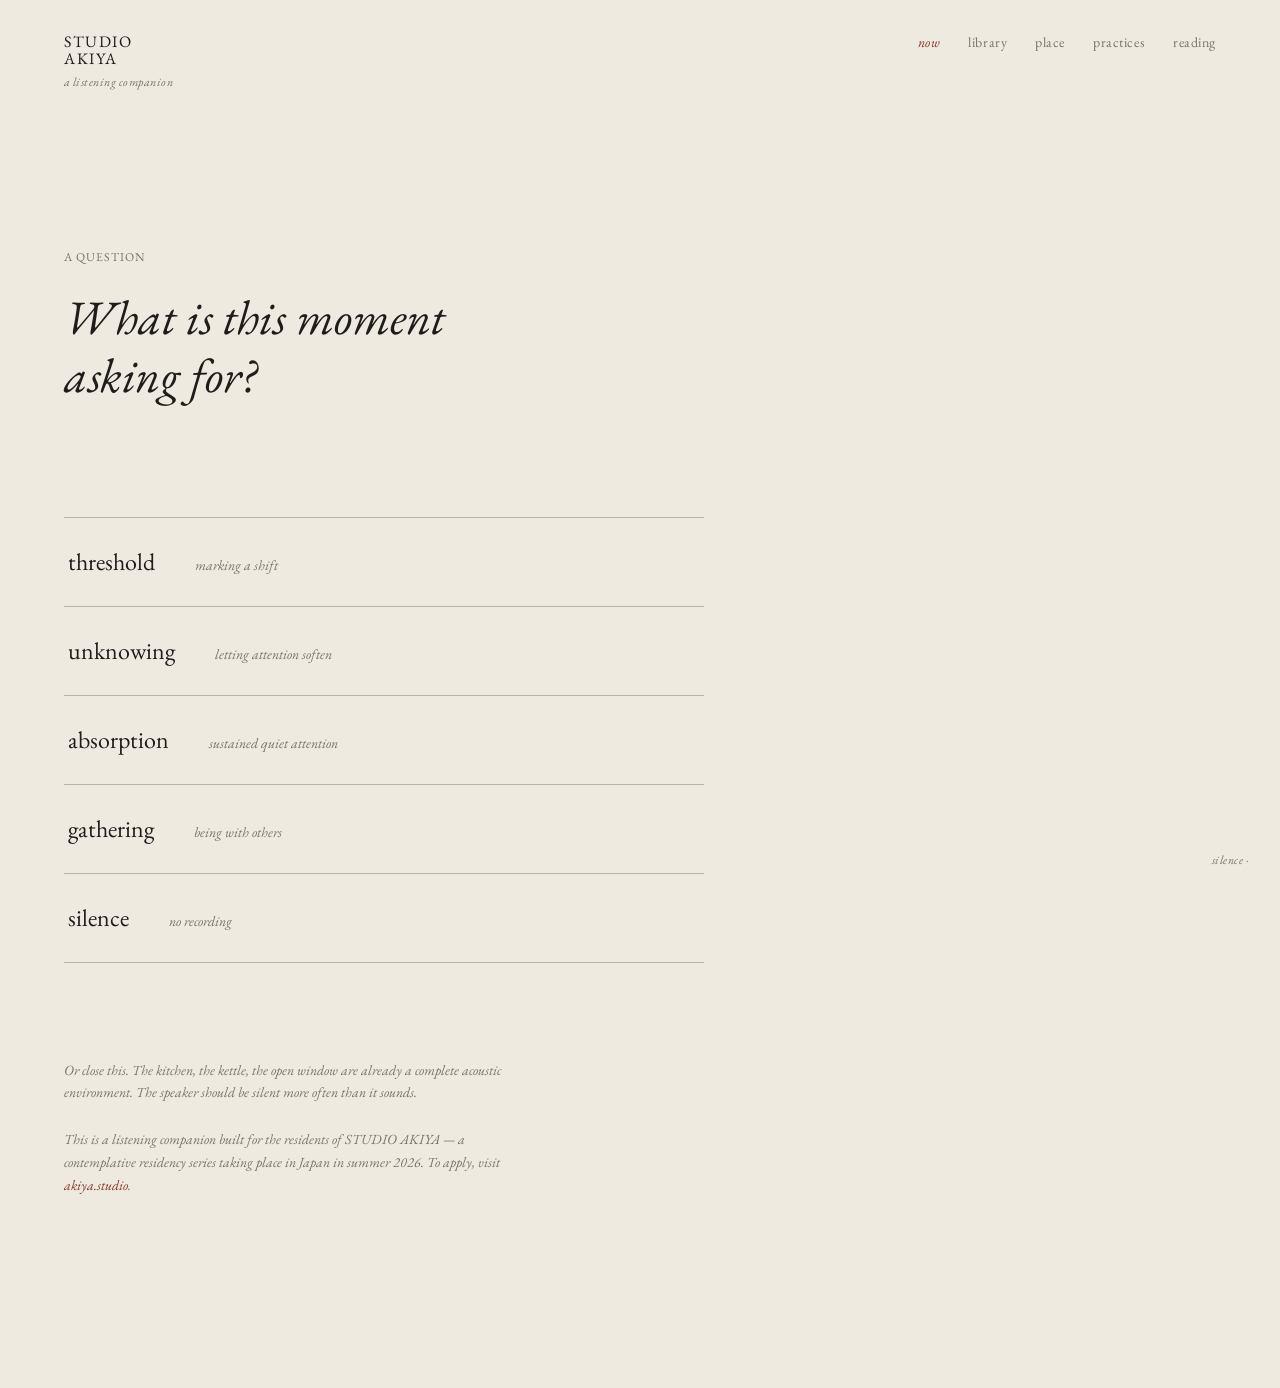
==== commit 415cac39: "Trim internal copy and bump footer size on /listen - Remove Setouchi's place note (internal commenta" ====
--- a/listen/index.html
+++ b/listen/index.html
@@ -19,8 +19,8 @@
     <link rel="preconnect" href="https://fonts.googleapis.com" />
     <link rel="preconnect" href="https://fonts.gstatic.com" crossorigin />
     <link href="https://fonts.googleapis.com/css2?family=EB+Garamond:ital,wght@0,400;0,500;1,400;1,500&display=swap" rel="stylesheet" />
-    <script type="module" crossorigin src="/listen/assets/index-B-yD6VVS.js"></script>
-    <link rel="stylesheet" crossorigin href="/listen/assets/index-D5PItB6s.css">
+    <script type="module" crossorigin src="/listen/assets/index-WiGpHVi6.js"></script>
+    <link rel="stylesheet" crossorigin href="/listen/assets/index-CroTRNxK.css">
   </head>
   <body>
     <div id="root"></div>
--- a/listen/assets/index-CroTRNxK.css
+++ b/listen/assets/index-CroTRNxK.css
@@ -0,0 +1 @@
+/*! tailwindcss v4.2.4 | MIT License | https://tailwindcss.com */@layer properties{@supports (((-webkit-hyphens:none)) and (not (margin-trim:inline))) or ((-moz-orient:inline) and (not (color:rgb(from red r g b)))){*,:before,:after,::backdrop{--tw-border-style:solid;--tw-leading:initial;--tw-ordinal:initial;--tw-slashed-zero:initial;--tw-numeric-figure:initial;--tw-numeric-spacing:initial;--tw-numeric-fraction:initial;--tw-shadow:0 0 #0000;--tw-shadow-color:initial;--tw-shadow-alpha:100%;--tw-inset-shadow:0 0 #0000;--tw-inset-shadow-color:initial;--tw-inset-shadow-alpha:100%;--tw-ring-color:initial;--tw-ring-shadow:0 0 #0000;--tw-inset-ring-color:initial;--tw-inset-ring-shadow:0 0 #0000;--tw-ring-inset:initial;--tw-ring-offset-width:0px;--tw-ring-offset-color:#fff;--tw-ring-offset-shadow:0 0 #0000;--tw-outline-style:solid;--tw-blur:initial;--tw-brightness:initial;--tw-contrast:initial;--tw-grayscale:initial;--tw-hue-rotate:initial;--tw-invert:initial;--tw-opacity:initial;--tw-saturate:initial;--tw-sepia:initial;--tw-drop-shadow:initial;--tw-drop-shadow-color:initial;--tw-drop-shadow-alpha:100%;--tw-drop-shadow-size:initial}}}@layer theme{:root,:host{--font-sans:ui-sans-serif, system-ui, sans-serif, "Apple Color Emoji", "Segoe UI Emoji", "Segoe UI Symbol", "Noto Color Emoji";--font-serif:ui-serif, Georgia, Cambria, "Times New Roman", Times, serif;--font-mono:ui-monospace, SFMono-Regular, Menlo, Monaco, Consolas, "Liberation Mono", "Courier New", monospace;--spacing:.25rem;--container-md:28rem;--container-3xl:48rem;--text-xs:.75rem;--text-xs--line-height:calc(1 / .75);--text-sm:.875rem;--text-sm--line-height:calc(1.25 / .875);--text-base:1rem;--text-base--line-height: 1.5 ;--text-lg:1.125rem;--text-lg--line-height:calc(1.75 / 1.125);--text-xl:1.25rem;--text-xl--line-height:calc(1.75 / 1.25);--text-2xl:1.5rem;--text-2xl--line-height:calc(2 / 1.5);--text-3xl:1.875rem;--text-3xl--line-height: 1.2 ;--text-4xl:2.25rem;--text-4xl--line-height:calc(2.5 / 2.25);--text-5xl:3rem;--text-5xl--line-height:1;--text-6xl:3.75rem;--text-6xl--line-height:1;--leading-snug:1.375;--leading-relaxed:1.625;--default-transition-duration:.15s;--default-transition-timing-function:cubic-bezier(.4, 0, .2, 1);--default-font-family:var(--font-sans);--default-mono-font-family:var(--font-mono)}}@layer base{*,:after,:before,::backdrop{box-sizing:border-box;border:0 solid;margin:0;padding:0}::file-selector-button{box-sizing:border-box;border:0 solid;margin:0;padding:0}html,:host{-webkit-text-size-adjust:100%;-moz-tab-size:4;tab-size:4;line-height:1.5;font-family:var(--default-font-family,ui-sans-serif, system-ui, sans-serif, "Apple Color Emoji", "Segoe UI Emoji", "Segoe UI Symbol", "Noto Color Emoji");font-feature-settings:var(--default-font-feature-settings,normal);font-variation-settings:var(--default-font-variation-settings,normal);-webkit-tap-highlight-color:transparent}hr{height:0;color:inherit;border-top-width:1px}abbr:where([title]){-webkit-text-decoration:underline dotted;text-decoration:underline dotted}h1,h2,h3,h4,h5,h6{font-size:inherit;font-weight:inherit}a{color:inherit;-webkit-text-decoration:inherit;text-decoration:inherit}b,strong{font-weight:bolder}code,kbd,samp,pre{font-family:var(--default-mono-font-family,ui-monospace, SFMono-Regular, Menlo, Monaco, Consolas, "Liberation Mono", "Courier New", monospace);font-feature-settings:var(--default-mono-font-feature-settings,normal);font-variation-settings:var(--default-mono-font-variation-settings,normal);font-size:1em}small{font-size:80%}sub,sup{vertical-align:baseline;font-size:75%;line-height:0;position:relative}sub{bottom:-.25em}sup{top:-.5em}table{text-indent:0;border-color:inherit;border-collapse:collapse}:-moz-focusring{outline:auto}progress{vertical-align:baseline}summary{display:list-item}ol,ul,menu{list-style:none}img,svg,video,canvas,audio,iframe,embed,object{vertical-align:middle;display:block}img,video{max-width:100%;height:auto}button,input,select,optgroup,textarea{font:inherit;font-feature-settings:inherit;font-variation-settings:inherit;letter-spacing:inherit;color:inherit;opacity:1;background-color:#0000;border-radius:0}::file-selector-button{font:inherit;font-feature-settings:inherit;font-variation-settings:inherit;letter-spacing:inherit;color:inherit;opacity:1;background-color:#0000;border-radius:0}:where(select:is([multiple],[size])) optgroup{font-weight:bolder}:where(select:is([multiple],[size])) optgroup option{padding-inline-start:20px}::file-selector-button{margin-inline-end:4px}::placeholder{opacity:1}@supports (not ((-webkit-appearance:-apple-pay-button))) or (contain-intrinsic-size:1px){::placeholder{color:currentColor}@supports (color:color-mix(in lab,red,red)){::placeholder{color:color-mix(in oklab,currentcolor 50%,transparent)}}}textarea{resize:vertical}::-webkit-search-decoration{-webkit-appearance:none}::-webkit-date-and-time-value{min-height:1lh;text-align:inherit}::-webkit-datetime-edit{display:inline-flex}::-webkit-datetime-edit-fields-wrapper{padding:0}::-webkit-datetime-edit{padding-block:0}::-webkit-datetime-edit-year-field{padding-block:0}::-webkit-datetime-edit-month-field{padding-block:0}::-webkit-datetime-edit-day-field{padding-block:0}::-webkit-datetime-edit-hour-field{padding-block:0}::-webkit-datetime-edit-minute-field{padding-block:0}::-webkit-datetime-edit-second-field{padding-block:0}::-webkit-datetime-edit-millisecond-field{padding-block:0}::-webkit-datetime-edit-meridiem-field{padding-block:0}::-webkit-calendar-picker-indicator{line-height:1}:-moz-ui-invalid{box-shadow:none}button,input:where([type=button],[type=reset],[type=submit]){-webkit-appearance:button;-moz-appearance:button;appearance:button}::file-selector-button{-webkit-appearance:button;-moz-appearance:button;appearance:button}::-webkit-inner-spin-button{height:auto}::-webkit-outer-spin-button{height:auto}[hidden]:where(:not([hidden=until-found])){display:none!important}}@layer components;@layer utilities{.absolute{position:absolute}.fixed{position:fixed}.inset-0{inset:calc(var(--spacing) * 0)}.start{inset-inline-start:var(--spacing)}.end{inset-inline-end:var(--spacing)}.right-6{right:calc(var(--spacing) * 6)}.bottom-6{bottom:calc(var(--spacing) * 6)}.z-40{z-index:40}.z-50{z-index:50}.container{width:100%}@media(min-width:40rem){.container{max-width:40rem}}@media(min-width:48rem){.container{max-width:48rem}}@media(min-width:64rem){.container{max-width:64rem}}@media(min-width:80rem){.container{max-width:80rem}}@media(min-width:96rem){.container{max-width:96rem}}.mt-1{margin-top:calc(var(--spacing) * 1)}.mt-2{margin-top:calc(var(--spacing) * 2)}.mt-3{margin-top:calc(var(--spacing) * 3)}.mt-4{margin-top:calc(var(--spacing) * 4)}.mt-5{margin-top:calc(var(--spacing) * 5)}.mt-6{margin-top:calc(var(--spacing) * 6)}.mt-12{margin-top:calc(var(--spacing) * 12)}.mr-2{margin-right:calc(var(--spacing) * 2)}.mb-1{margin-bottom:calc(var(--spacing) * 1)}.mb-2{margin-bottom:calc(var(--spacing) * 2)}.mb-3{margin-bottom:calc(var(--spacing) * 3)}.mb-4{margin-bottom:calc(var(--spacing) * 4)}.mb-5{margin-bottom:calc(var(--spacing) * 5)}.mb-6{margin-bottom:calc(var(--spacing) * 6)}.mb-8{margin-bottom:calc(var(--spacing) * 8)}.mb-10{margin-bottom:calc(var(--spacing) * 10)}.mb-12{margin-bottom:calc(var(--spacing) * 12)}.mb-20{margin-bottom:calc(var(--spacing) * 20)}.ml-auto{margin-left:auto}.block{display:block}.flex{display:flex}.hidden{display:none}.w-full{width:100%}.max-w-3xl{max-width:var(--container-3xl)}.max-w-md{max-width:var(--container-md)}.basis-full{flex-basis:100%}.cursor-pointer{cursor:pointer}.resize-none{resize:none}.flex-col{flex-direction:column}.flex-wrap{flex-wrap:wrap}.items-baseline{align-items:baseline}.items-center{align-items:center}.justify-between{justify-content:space-between}.justify-center{justify-content:center}.justify-end{justify-content:flex-end}.gap-4{gap:calc(var(--spacing) * 4)}.gap-5{gap:calc(var(--spacing) * 5)}.gap-6{gap:calc(var(--spacing) * 6)}.gap-x-5{column-gap:calc(var(--spacing) * 5)}.gap-y-2{row-gap:calc(var(--spacing) * 2)}.border{border-style:var(--tw-border-style);border-width:1px}.border-0{border-style:var(--tw-border-style);border-width:0}.bg-transparent{background-color:#0000}.p-0{padding:calc(var(--spacing) * 0)}.p-3{padding:calc(var(--spacing) * 3)}.px-1{padding-inline:calc(var(--spacing) * 1)}.px-8{padding-inline:calc(var(--spacing) * 8)}.py-6{padding-block:calc(var(--spacing) * 6)}.py-7{padding-block:calc(var(--spacing) * 7)}.pt-8{padding-top:calc(var(--spacing) * 8)}.pt-12{padding-top:calc(var(--spacing) * 12)}.pt-24{padding-top:calc(var(--spacing) * 24)}.pb-8{padding-bottom:calc(var(--spacing) * 8)}.pb-16{padding-bottom:calc(var(--spacing) * 16)}.pb-20{padding-bottom:calc(var(--spacing) * 20)}.pb-32{padding-bottom:calc(var(--spacing) * 32)}.pl-4{padding-left:calc(var(--spacing) * 4)}.text-center{text-align:center}.text-left{text-align:left}.font-serif{font-family:var(--font-serif)}.text-2xl{font-size:var(--text-2xl);line-height:var(--tw-leading,var(--text-2xl--line-height))}.text-3xl{font-size:var(--text-3xl);line-height:var(--tw-leading,var(--text-3xl--line-height))}.text-5xl{font-size:var(--text-5xl);line-height:var(--tw-leading,var(--text-5xl--line-height))}.text-base{font-size:var(--text-base);line-height:var(--tw-leading,var(--text-base--line-height))}.text-lg{font-size:var(--text-lg);line-height:var(--tw-leading,var(--text-lg--line-height))}.text-sm{font-size:var(--text-sm);line-height:var(--tw-leading,var(--text-sm--line-height))}.text-xl{font-size:var(--text-xl);line-height:var(--tw-leading,var(--text-xl--line-height))}.text-xs{font-size:var(--text-xs);line-height:var(--tw-leading,var(--text-xs--line-height))}.leading-relaxed{--tw-leading:var(--leading-relaxed);line-height:var(--leading-relaxed)}.leading-snug{--tw-leading:var(--leading-snug);line-height:var(--leading-snug)}.whitespace-nowrap{white-space:nowrap}.whitespace-pre-wrap{white-space:pre-wrap}.uppercase{text-transform:uppercase}.italic{font-style:italic}.not-italic{font-style:normal}.tabular-nums{--tw-numeric-spacing:tabular-nums;font-variant-numeric:var(--tw-ordinal,) var(--tw-slashed-zero,) var(--tw-numeric-figure,) var(--tw-numeric-spacing,) var(--tw-numeric-fraction,)}.shadow{--tw-shadow:0 1px 3px 0 var(--tw-shadow-color,#0000001a), 0 1px 2px -1px var(--tw-shadow-color,#0000001a);box-shadow:var(--tw-inset-shadow),var(--tw-inset-ring-shadow),var(--tw-ring-offset-shadow),var(--tw-ring-shadow),var(--tw-shadow)}.outline{outline-style:var(--tw-outline-style);outline-width:1px}.filter{filter:var(--tw-blur,) var(--tw-brightness,) var(--tw-contrast,) var(--tw-grayscale,) var(--tw-hue-rotate,) var(--tw-invert,) var(--tw-saturate,) var(--tw-sepia,) var(--tw-drop-shadow,)}.transition{transition-property:color,background-color,border-color,outline-color,text-decoration-color,fill,stroke,--tw-gradient-from,--tw-gradient-via,--tw-gradient-to,opacity,box-shadow,transform,translate,scale,rotate,filter,-webkit-backdrop-filter,backdrop-filter,display,content-visibility,overlay,pointer-events;transition-timing-function:var(--tw-ease,var(--default-transition-timing-function));transition-duration:var(--tw-duration,var(--default-transition-duration))}.transition-colors{transition-property:color,background-color,border-color,outline-color,text-decoration-color,fill,stroke,--tw-gradient-from,--tw-gradient-via,--tw-gradient-to;transition-timing-function:var(--tw-ease,var(--default-transition-timing-function));transition-duration:var(--tw-duration,var(--default-transition-duration))}.transition-opacity{transition-property:opacity;transition-timing-function:var(--tw-ease,var(--default-transition-timing-function));transition-duration:var(--tw-duration,var(--default-transition-duration))}@media(hover:hover){.hover\:bg-\[rgba\(135\,54\,42\,0\.04\)\]:hover{background-color:#87362a0a}.hover\:opacity-70:hover{opacity:.7}}.focus\:outline-none:focus{--tw-outline-style:none;outline-style:none}@media(min-width:40rem){.sm\:right-8{right:calc(var(--spacing) * 8)}.sm\:bottom-8{bottom:calc(var(--spacing) * 8)}.sm\:mt-20{margin-top:calc(var(--spacing) * 20)}.sm\:hidden{display:none}.sm\:inline{display:inline}.sm\:gap-10{gap:calc(var(--spacing) * 10)}.sm\:gap-x-7{column-gap:calc(var(--spacing) * 7)}.sm\:gap-y-0{row-gap:calc(var(--spacing) * 0)}.sm\:px-16{padding-inline:calc(var(--spacing) * 16)}.sm\:py-7{padding-block:calc(var(--spacing) * 7)}.sm\:py-9{padding-block:calc(var(--spacing) * 9)}.sm\:pt-24{padding-top:calc(var(--spacing) * 24)}.sm\:text-2xl{font-size:var(--text-2xl);line-height:var(--tw-leading,var(--text-2xl--line-height))}.sm\:text-4xl{font-size:var(--text-4xl);line-height:var(--tw-leading,var(--text-4xl--line-height))}.sm\:text-5xl{font-size:var(--text-5xl);line-height:var(--tw-leading,var(--text-5xl--line-height))}.sm\:text-6xl{font-size:var(--text-6xl);line-height:var(--tw-leading,var(--text-6xl--line-height))}.sm\:text-xl{font-size:var(--text-xl);line-height:var(--tw-leading,var(--text-xl--line-height))}}}@property --tw-border-style{syntax:"*";inherits:false;initial-value:solid}@property --tw-leading{syntax:"*";inherits:false}@property --tw-ordinal{syntax:"*";inherits:false}@property --tw-slashed-zero{syntax:"*";inherits:false}@property --tw-numeric-figure{syntax:"*";inherits:false}@property --tw-numeric-spacing{syntax:"*";inherits:false}@property --tw-numeric-fraction{syntax:"*";inherits:false}@property --tw-shadow{syntax:"*";inherits:false;initial-value:0 0 #0000}@property --tw-shadow-color{syntax:"*";inherits:false}@property --tw-shadow-alpha{syntax:"<percentage>";inherits:false;initial-value:100%}@property --tw-inset-shadow{syntax:"*";inherits:false;initial-value:0 0 #0000}@property --tw-inset-shadow-color{syntax:"*";inherits:false}@property --tw-inset-shadow-alpha{syntax:"<percentage>";inherits:false;initial-value:100%}@property --tw-ring-color{syntax:"*";inherits:false}@property --tw-ring-shadow{syntax:"*";inherits:false;initial-value:0 0 #0000}@property --tw-inset-ring-color{syntax:"*";inherits:false}@property --tw-inset-ring-shadow{syntax:"*";inherits:false;initial-value:0 0 #0000}@property --tw-ring-inset{syntax:"*";inherits:false}@property --tw-ring-offset-width{syntax:"<length>";inherits:false;initial-value:0}@property --tw-ring-offset-color{syntax:"*";inherits:false;initial-value:#fff}@property --tw-ring-offset-shadow{syntax:"*";inherits:false;initial-value:0 0 #0000}@property --tw-outline-style{syntax:"*";inherits:false;initial-value:solid}@property --tw-blur{syntax:"*";inherits:false}@property --tw-brightness{syntax:"*";inherits:false}@property --tw-contrast{syntax:"*";inherits:false}@property --tw-grayscale{syntax:"*";inherits:false}@property --tw-hue-rotate{syntax:"*";inherits:false}@property --tw-invert{syntax:"*";inherits:false}@property --tw-opacity{syntax:"*";inherits:false}@property --tw-saturate{syntax:"*";inherits:false}@property --tw-sepia{syntax:"*";inherits:false}@property --tw-drop-shadow{syntax:"*";inherits:false}@property --tw-drop-shadow-color{syntax:"*";inherits:false}@property --tw-drop-shadow-alpha{syntax:"<percentage>";inherits:false;initial-value:100%}@property --tw-drop-shadow-size{syntax:"*";inherits:false}
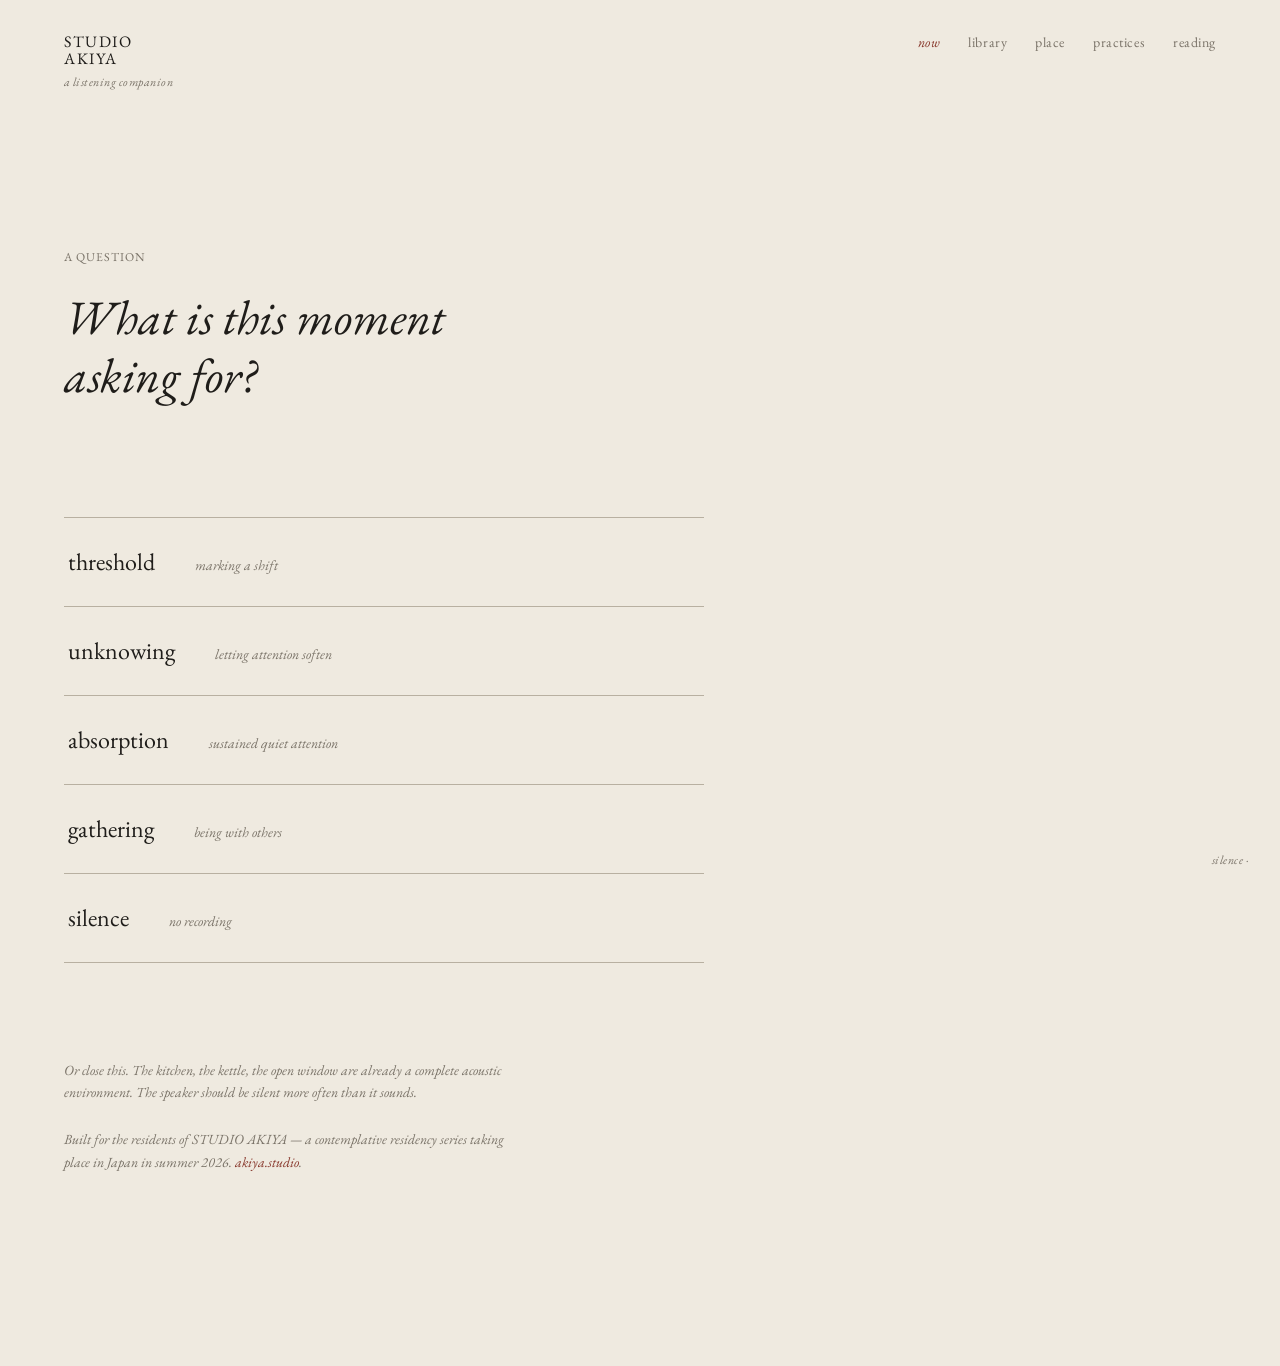
==== commit 3538f88a: "Trim James bio line and shorten /listen footer - Main page: remove final "sangha in Kyiv" sentence f" ====
--- a/listen/index.html
+++ b/listen/index.html
@@ -19,7 +19,7 @@
     <link rel="preconnect" href="https://fonts.googleapis.com" />
     <link rel="preconnect" href="https://fonts.gstatic.com" crossorigin />
     <link href="https://fonts.googleapis.com/css2?family=EB+Garamond:ital,wght@0,400;0,500;1,400;1,500&display=swap" rel="stylesheet" />
-    <script type="module" crossorigin src="/listen/assets/index-WiGpHVi6.js"></script>
+    <script type="module" crossorigin src="/listen/assets/index-sYqeCw4h.js"></script>
     <link rel="stylesheet" crossorigin href="/listen/assets/index-CroTRNxK.css">
   </head>
   <body>
